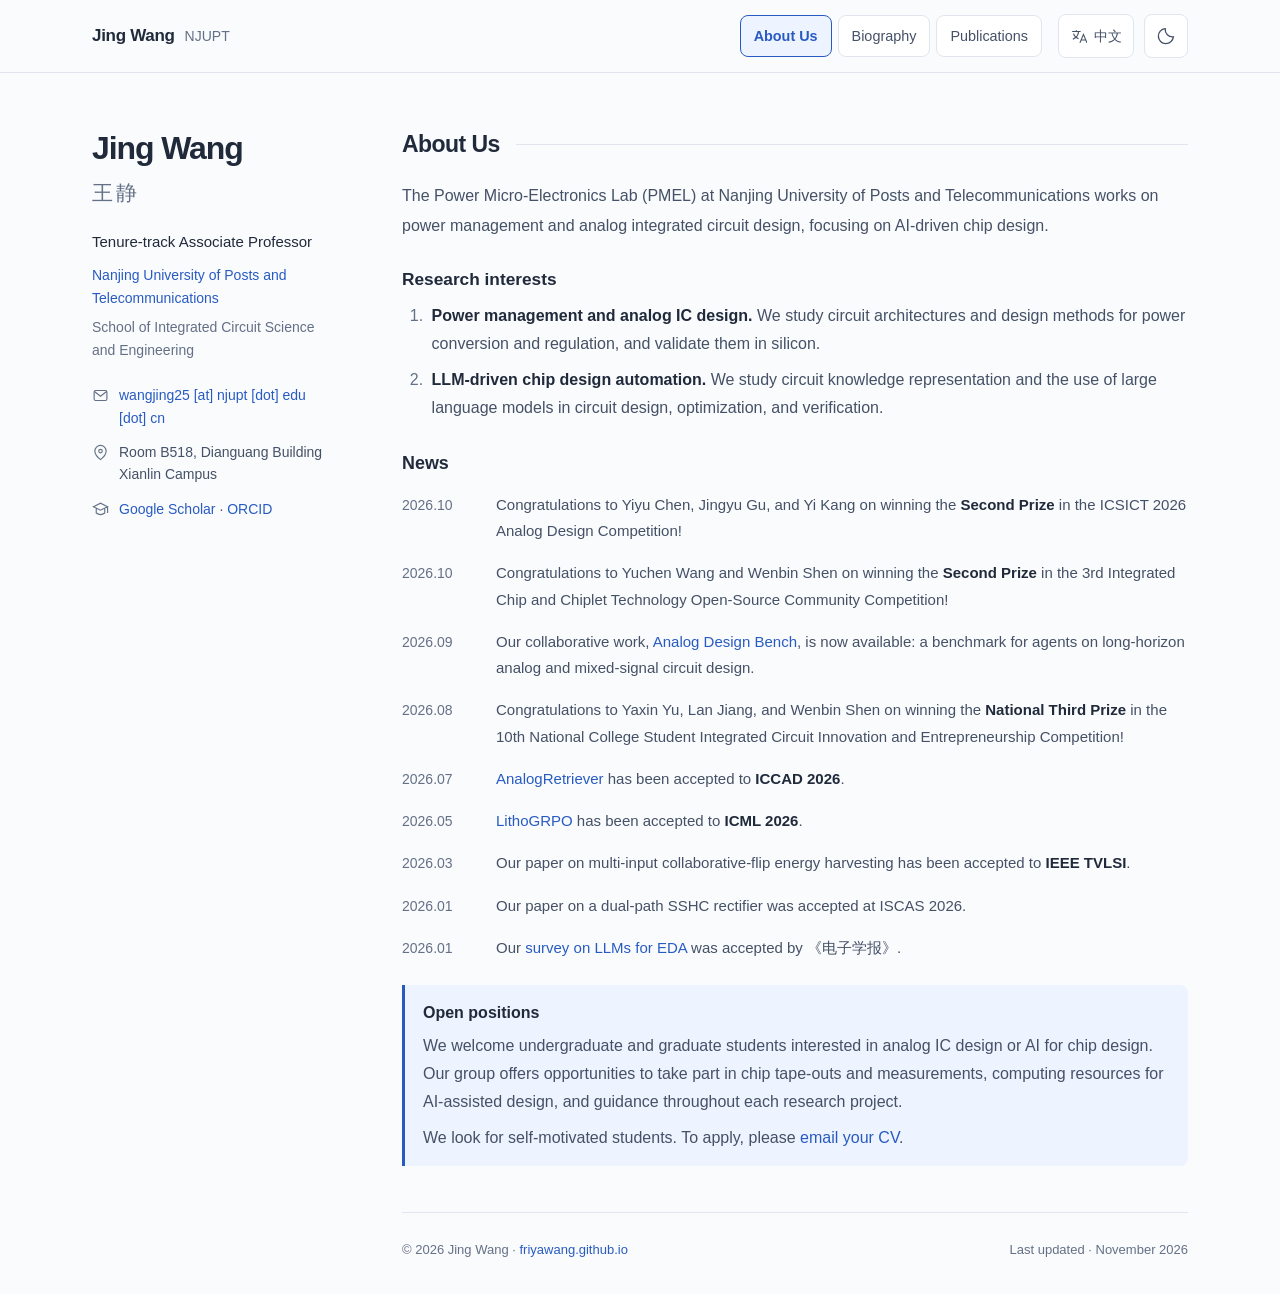
==== index.html @ cd8a5d38 "Remove celebration emoji from news and keep the portrait only on the biography page" ====
<!DOCTYPE html>
<html lang="en" data-theme="light" data-lang="en">
<head>
  <meta charset="utf-8">
  <meta name="viewport" content="width=device-width, initial-scale=1">
  <meta name="description" content="Research directions, group news, and student opportunities at NJUPT.">
  <meta name="color-scheme" content="light dark">
  <meta name="theme-color" content="#fafbfd">
  <meta property="og:type" content="profile">
  <meta property="og:title" content="Jing Wang · 王静 | NJUPT">
  <meta property="og:description" content="Research directions, group news, and student opportunities at NJUPT.">
  <meta property="og:url" content="https://friyawang.github.io/">
  <meta property="og:image" content="https://friyawang.github.io/images/wj-avatar.jpg">
  <meta name="twitter:card" content="summary">
  <link rel="canonical" href="https://friyawang.github.io/">
  <title>Jing Wang · 王静 | NJUPT</title>
  <script>
  (() => {
    const routes = {"representative-papers":"/publications/","representative-title":"/publications/","biography":"/biography/#biography","biography-title":"/biography/#biography-title","experience":"/biography/#experience","experience-title":"/biography/#experience-title","teaching":"/biography/#teaching","teaching-title":"/biography/#teaching-title","service":"/biography/#service","service-title":"/biography/#service-title","publications":"/publications/#publications","publications-title":"/publications/#publications-title","power-management":"/publications/#power-management","power-management-title":"/publications/#power-management-title","tvlsi-2026":"/publications/#tvlsi-2026","iscas-2026":"/publications/#iscas-2026","tpel-2025":"/publications/#tpel-2025","jssc-2025":"/publications/#jssc-2025","tcas-2024":"/publications/#tcas-2024","jssc-2024":"/publications/#jssc-2024","tpel-2023":"/publications/#tpel-2023","tcas-2022":"/publications/#tcas-2022","iscas-2022":"/publications/#iscas-2022","design-automation":"/publications/#design-automation","design-automation-title":"/publications/#design-automation-title","analogretriever":"/publications/#analogretriever","icsict-2026":"/publications/#icsict-2026","analog-design-bench":"/publications/#analog-design-bench","safertl":"/publications/#safertl","lithogrpo":"/publications/#lithogrpo","eda-survey":"/publications/#eda-survey"};
    function followOldAnchor() {
      const id = location.hash.slice(1);
      if (!Object.prototype.hasOwnProperty.call(routes, id)) return;
      const destination = new URL(routes[id], location.href);
      destination.search = location.search;
      location.replace(destination.href);
    }
    followOldAnchor();
    window.addEventListener('hashchange', followOldAnchor);
  })();
  </script>
  <script>
  (() => {
    let theme = 'system', lang = 'en';
    try { theme = localStorage.getItem('jw-theme') || theme; lang = localStorage.getItem('jw-language') || lang; } catch (_) {}
    if (!['light','dark','system'].includes(theme)) theme = 'system';
    if (!['en','zh'].includes(lang)) lang = 'en';
    const root = document.documentElement;
    root.dataset.themePreference = theme;
    root.dataset.theme = theme === 'system' ? (window.matchMedia('(prefers-color-scheme: dark)').matches ? 'dark' : 'light') : theme;
    root.dataset.lang = lang;
    root.lang = lang === 'zh' ? 'zh-CN' : 'en';
  })();
  </script>
  <style>
    :root { color-scheme:light; --bg:#fafbfd; --surface:#fff; --ink:#202a3b; --text:#455166; --muted:#647086; --line:#e1e6ee; --accent:#285bc2; --accent-soft:#edf3ff; --hover:#f0f3f8; --shadow:0 10px 34px rgba(23,43,77,.06); --tag:#f0f3f7; }
    :root[data-theme="dark"] { color-scheme:dark; --bg:#121720; --surface:#19212d; --ink:#eaf0f8; --text:#bac5d6; --muted:#93a1b7; --line:#2d3746; --accent:#91b8ff; --accent-soft:#202f48; --hover:#202a38; --shadow:0 10px 34px rgba(0,0,0,.12); --tag:#222d3c; }
    *,*::before,*::after { box-sizing:border-box; }
    html { scroll-behavior:smooth; scroll-padding-top:100px; }
    body { margin:0; font-family:-apple-system,BlinkMacSystemFont,"Segoe UI",Inter,"Noto Sans",Arial,"PingFang SC","Microsoft YaHei",sans-serif; font-size:16px; line-height:1.75; background:var(--bg); color:var(--text); -webkit-font-smoothing:antialiased; }
    button { font:inherit; }
    a { color:var(--accent); text-decoration:none; text-underline-offset:4px; }
    a:hover { text-decoration:underline; }
    button,a { -webkit-tap-highlight-color:transparent; }
    :focus-visible { outline:3px solid var(--accent); outline-offset:4px; border-radius:4px; }
    p { margin:0 0 16px; }
    strong { color:var(--ink); font-weight:600; }
    h1,h2,h3,h4,h5 { color:var(--ink); font-weight:650; }
    [data-lang="en"] .lang-zh,[data-lang="zh"] .lang-en { display:none !important; }
    .skip-link { position:fixed; left:20px; top:-80px; z-index:20; background:var(--surface); padding:10px 16px; border:1px solid var(--line); }
    .skip-link:focus { top:12px; }
    .topbar { position:sticky; top:0; z-index:10; background:var(--bg); border-bottom:1px solid var(--line); }
    .topbar-inner { max-width:1160px; margin:auto; min-height:72px; padding:12px 32px; display:flex; align-items:center; gap:16px; }
    .wordmark { color:var(--ink); font-weight:650; font-size:17px; letter-spacing:-.3px; white-space:nowrap; }
    .wordmark span { margin-left:10px; color:var(--muted); font-size:14px; font-weight:400; letter-spacing:0; }
    .page-nav { display:flex; align-items:center; gap:6px; margin-inline-start:auto; }
    .page-nav a { display:flex; justify-content:center; align-items:center; min-height:42px; padding:5px 13px; border:1px solid var(--line); border-radius:8px; background:var(--surface); color:var(--text); font-size:.9rem; font-weight:500; line-height:1.25; text-align:center; }
    .page-nav a:hover { color:var(--accent); border-color:var(--accent); text-decoration:none; }
    .page-nav a[aria-current="page"] { color:var(--accent); border-color:var(--accent); background:var(--accent-soft); font-weight:650; }
    .toolbar { display:flex; align-items:center; gap:10px; }
    .control { display:flex; align-items:center; gap:7px; min-height:44px; padding:5px 11px; color:var(--text); background:var(--surface); border:1px solid var(--line); border-radius:8px; cursor:pointer; font-size:14px; }
    .control:hover { background:var(--hover); }
    .control svg { width:17px; height:17px; stroke:currentColor; fill:none; stroke-width:1.6; flex:none; }
    .theme-toggle { width:44px; height:44px; padding:0; justify-content:center; }
    .theme-toggle svg { width:20px; height:20px; }
    .theme-icon-sun { display:none; }
    [data-theme="dark"] .theme-icon-sun { display:block; }
    [data-theme="dark"] .theme-icon-moon { display:none; }
    .layout { max-width:1160px; margin:0 auto; padding:56px 32px 0; display:grid; grid-template-columns:238px minmax(0,1fr); gap:72px; align-items:start; }
    .profile { position:sticky; top:112px; }
    .portrait { display:block; width:156px; height:auto; max-width:100%; border-radius:12px; border:1px solid var(--line); margin:0 0 24px; box-shadow:var(--shadow); }
    .profile h1 { font-size:32px; line-height:1.2; letter-spacing:-1.1px; margin:0 0 8px; }
    .native-name { font-size:21px; font-weight:400; letter-spacing:.12em; color:var(--muted); margin:0 0 18px; }
    .position { font-size:15px; line-height:1.65; color:var(--ink); margin:0 0 9px; }
    .affiliation { font-size:14px; line-height:1.65; margin-bottom:22px; }
    .affiliation .school { display:block; color:var(--muted); margin-top:6px; }
    .contact-list { display:grid; gap:12px; font-style:normal; font-size:14px; line-height:1.6; }
    .contact-line { display:flex; gap:10px; align-items:flex-start; }
    .contact-line svg { width:17px; height:17px; margin-top:3px; flex:none; fill:none; stroke:var(--muted); stroke-width:1.6; }
    .contact-line a { overflow-wrap:anywhere; }
    main { min-width:0; }
    section { margin:0 0 46px; }
    .section-title { font-size:23px; line-height:1.35; letter-spacing:-.55px; margin:0 0 21px; display:flex; align-items:center; gap:16px; }
    .section-title::after { content:""; height:1px; flex:1; background:var(--line); }
    .intro { font-size:16px; line-height:1.85; }
    .research-heading { margin:24px 0 8px; font-size:1.08rem; }
    .research-list { margin:0; padding-inline-start:1.6em; font-size:1rem; }
    .research-list li { padding-inline-start:.25em; margin-bottom:8px; }
    .research-list li::marker { color:var(--muted); }
    .opportunities { border-left:3px solid var(--accent); padding:14px 18px; background:var(--accent-soft); border-radius:0 8px 8px 0; margin-top:24px; }
    .opportunities h3 { font-size:16px; margin:0 0 5px; }
    .opportunities p { font-size:1rem; line-height:1.75; margin:0; }
    .opportunities p + p { margin-top:8px; }
    .news-list { list-style:none; margin:0; padding:0; }
    .news-list li { display:grid; grid-template-columns:78px minmax(0,1fr); gap:16px; margin:0 0 16px; font-size:15px; line-height:1.75; }
    .news-list time { color:var(--muted); font-size:14px; font-variant-numeric:tabular-nums; padding-top:1px; }
    .experience { display:grid; gap:22px; }
    .experience-item { display:grid; grid-template-columns:42px minmax(0,1fr); gap:16px; align-items:start; }
    .institution-logo { width:42px; height:42px; object-fit:contain; background:#fff; padding:4px; border-radius:8px; }
    .experience-item h4 { font-size:16px; line-height:1.6; margin:0 0 2px; }
    .experience-item p { font-size:14px; line-height:1.65; margin:0; }
    .experience-date { font-size:13px; color:var(--muted); font-variant-numeric:tabular-nums; }
    .plain-list { margin:0; padding-left:19px; }
    .plain-list li { padding-left:3px; margin-bottom:10px; font-size:15px; line-height:1.75; }
    .subheading { font-size:16px; margin:22px 0 12px; }
    .section-block { margin-top:26px; }
    .section-block > h3 { margin:0 0 12px; font-size:1.12rem; }
    .service-list { display:grid; grid-template-columns:104px 1fr; gap:9px 16px; font-size:15px; margin:0; }
    .service-list dt { font-weight:500; color:var(--ink); }
    .service-list dd { margin:0; }
    .publication-note { color:var(--muted); font-size:14px; margin:-6px 0 10px; }
    .publication-topics { display:flex; flex-wrap:wrap; gap:8px 20px; margin:14px 0 28px; font-size:14px; }
    .publication-group + .publication-group { margin-top:36px; }
    .publication-group-title { font-size:19px; line-height:1.5; margin:0 0 4px; padding-left:13px; border-left:3px solid var(--accent); }
    .publication { border-bottom:1px solid var(--line); padding:24px 0; }
    .publication:last-child { border-bottom:0; }
    .pub-title { font-size:17px; line-height:1.6; margin:0 0 7px; font-weight:600; letter-spacing:-.15px; overflow-wrap:anywhere; }
    .pub-title a { color:inherit; }
    .pub-venue { color:var(--accent); font-size:.88em; font-weight:500; white-space:nowrap; margin-inline-end:.16em; }
    .pub-title a:hover,.pub-title a:focus-visible { color:var(--accent); }
    .pub-authors { font-size:14px; line-height:1.8; margin:0 0 4px; }
    .publication[lang="zh-CN"] .pub-authors { word-break:keep-all; }
    .author-role {
      display:inline-block; vertical-align:baseline; white-space:nowrap;
      margin-inline-start:.25em; padding:.05em .55em; border-radius:5px;
      color:var(--accent); background:var(--accent-soft); font-size:12px; line-height:1.5; font-weight:600;
    }
    .pub-citation { font-size:13px; color:var(--muted); line-height:1.7; margin:0 0 10px; }
    sup { font-size:.75em; }
    .pub-links { display:flex; flex-wrap:wrap; align-items:center; gap:4px 16px; margin:0; }
    .resource-link { display:inline-block; font-size:14px; font-weight:500; text-decoration:underline; }
    .pdf-link { border:1px solid var(--line); border-radius:4px; padding:1px 7px; text-decoration:none; }
    .pdf-link:hover,.pdf-link:focus-visible { border-color:var(--accent); background:var(--accent-soft); text-decoration:none; }
    .site-footer { margin-top:10px; padding:26px 0 32px; border-top:1px solid var(--line); display:flex; flex-wrap:wrap; justify-content:space-between; gap:12px; color:var(--muted); font-size:13px; }
    .site-footer p { margin:0; }
    .sr-only { position:absolute; width:1px; height:1px; padding:0; margin:-1px; overflow:hidden; clip:rect(0,0,0,0); white-space:nowrap; border:0; }
    @media (min-width:881px) and (max-height:780px) { .profile { position:static; } }
    @media (max-width:1050px) { .layout { gap:46px; grid-template-columns:220px minmax(0,1fr); } }
    @media (max-width:880px) {
      .layout { grid-template-columns:minmax(0,1fr); gap:40px; max-width:760px; padding-top:34px; }
      .profile { position:static; display:grid; grid-template-columns:140px minmax(0,1fr); column-gap:28px; }
      .portrait { grid-column:1; grid-row:1/5; width:140px; margin:0; }
      .profile-heading,.affiliation,.contact-list { grid-column:2; }
      .profile h1 { font-size:30px; }
      .native-name { margin-bottom:12px; font-size:18px; }
      .position { margin-bottom:7px; }
      .affiliation { margin-bottom:16px; }
      .contact-list { gap:9px; }
    }
    @media (max-width:720px) {
      html { scroll-padding-top:126px; }
      .topbar-inner { display:grid; grid-template-columns:minmax(0,1fr) auto; gap:6px 12px; padding:8px 20px 10px; }
      .toolbar { grid-row:1; grid-column:2; }
      .page-nav { grid-column:1/-1; grid-row:2; display:grid; grid-template-columns:repeat(3,minmax(0,1fr)); margin:0; }
      .page-nav a { min-height:40px; padding-inline:4px; font-size:.875rem; }
    }
    @media (max-width:560px) {
      .wordmark { font-size:15px; }
      .wordmark span { display:none; }
      .toolbar { gap:7px; }
      .control { font-size:14px; padding-left:9px; padding-right:9px; }
      .theme-control { padding-right:25px; }
      .theme-control select { max-width:94px; font-size:14px; }
      .layout { padding:28px 20px 0; gap:34px; }
      .profile { grid-template-columns:100px minmax(0,1fr); gap:0 20px; }
      .portrait { width:100px; grid-row:1/3; border-radius:9px; }
      .profile h1 { font-size:28px; }
      .native-name { font-size:17px; margin-bottom:12px; }
      .position { font-size:14px; }
      .affiliation { grid-column:1/-1; margin-top:18px; margin-bottom:14px; }
      .contact-list { grid-column:1/-1; font-size:14px; }
      .section-title { font-size:21px; }
      section { margin-bottom:36px; }
      .news-list li { grid-template-columns:66px minmax(0,1fr); gap:12px; }
      .news-list time { font-size:14px; }
      .pub-title { font-size:16px; }
      .publication { padding:22px 0; }
      .service-list { grid-template-columns:88px 1fr; gap:9px 12px; }
    }
    @media screen and (max-width:880px) {
      body:is([data-page="biography"],[data-page="publications"]) .profile { display:flex; align-items:center; gap:14px; }
      body:is([data-page="biography"],[data-page="publications"]) .portrait { width:60px; margin:0; }
      body:is([data-page="biography"],[data-page="publications"]) .profile-heading { display:grid; grid-template-columns:auto auto; align-items:baseline; column-gap:8px; }
      body:is([data-page="biography"],[data-page="publications"]) .profile h1 { font-size:1.375rem; margin:0; }
      body:is([data-page="biography"],[data-page="publications"]) .native-name { font-size:1rem; margin:0; }
      body:is([data-page="biography"],[data-page="publications"]) .position { grid-column:1/-1; margin:0; }
      body:is([data-page="biography"],[data-page="publications"]) :is(.affiliation,.contact-list) { display:none; }
    }
    @media (max-width:880px) {
      body[data-page="about"] .profile { display:block; }
    }
    @media (prefers-reduced-motion:reduce) { html { scroll-behavior:auto; } }
    @media print {
      :root,:root[data-theme="dark"] { --bg:#fff; --surface:#fff; --ink:#111; --text:#222; --muted:#555; --line:#ccc; --accent:#164493; --accent-soft:#fff; --tag:#fff; }
      .topbar,.skip-link { display:none; }
      .layout { display:block; padding:0; }
      .profile { position:static; margin-bottom:24px; }
      .portrait { width:90px; float:right; }
      .publication { break-inside:avoid; }
      .site-footer { padding:10px 0; }
    }
  </style>
  <script type="application/ld+json">{"@context": "https://schema.org", "@type": "Person", "name": "Jing Wang", "alternateName": "王静", "url": "https://friyawang.github.io/", "image": "https://friyawang.github.io/images/wj-avatar.jpg", "email": "wangjing25@njupt.edu.cn", "jobTitle": "Tenure-track Associate Professor", "affiliation": {"@type": "Organization", "name": "Nanjing University of Posts and Telecommunications"}, "sameAs": ["https://scholar.google.com/citations?user=YH18iEsAAAAJ", "https://orcid.org/0000-0003-3136-4299", "https://ic.njupt.edu.cn/wj1/main.htm"]}</script>
</head>
<body data-page="about">
  <a class="skip-link" href="#main"><span class="lang-en" lang="en">Skip to content</span><span class="lang-zh" lang="zh-CN">跳转至正文</span></a>
  <header class="topbar"><div class="topbar-inner">
    <a class="wordmark" href="/">Jing Wang<span>NJUPT</span></a>
    <nav class="page-nav" aria-label="Main navigation"><a href="/" aria-current="page"><span class="lang-en" lang="en">About Us</span><span class="lang-zh" lang="zh-CN">关于我们</span></a><a href="/biography/"><span class="lang-en" lang="en">Biography</span><span class="lang-zh" lang="zh-CN">个人简介</span></a><a href="/publications/"><span class="lang-en" lang="en">Publications</span><span class="lang-zh" lang="zh-CN">论文</span></a></nav>
    <div class="toolbar">
      <button class="control" id="language-toggle" type="button" aria-label="Switch to Chinese"><svg viewBox="0 0 24 24" aria-hidden="true"><path d="M3 5h12M9 3v2m3 0c0 6-4 9-8 11m1-8c1 4 4 6 7 7m2 6 5-12 5 12m-8-4h6"/></svg><span id="language-label">中文</span></button>
      <button class="control theme-toggle" id="theme-toggle" type="button" aria-label="Switch to dark mode" title="Switch to dark mode"><svg class="theme-icon-sun" viewBox="0 0 24 24" aria-hidden="true"><circle cx="12" cy="12" r="4"/><path d="M12 2v2m0 16v2M2 12h2m16 0h2M5 5l1.5 1.5m11 11L19 19M5 19l1.5-1.5m11-11L19 5"/></svg><svg class="theme-icon-moon" viewBox="0 0 24 24" aria-hidden="true"><path d="M20.8 13A9 9 0 0 1 11 3.2 9 9 0 1 0 20.8 13Z"/></svg></button>
    </div>
  </div></header>
  <div class="layout">
    <aside class="profile" aria-label="Profile">
      <div class="profile-heading"><h1>Jing Wang</h1><p class="native-name" lang="zh-CN">王静</p><p class="position"><span class="lang-en" lang="en">Tenure-track Associate Professor</span><span class="lang-zh" lang="zh-CN">预聘副教授</span></p></div>
      <p class="affiliation"><a href="https://www.njupt.edu.cn/" target="_blank" rel="noopener noreferrer"><span class="lang-en" lang="en">Nanjing University of Posts and Telecommunications</span><span class="lang-zh" lang="zh-CN">南京邮电大学</span></a><span class="school"><span class="lang-en" lang="en">School of Integrated Circuit Science and Engineering</span><span class="lang-zh" lang="zh-CN">集成电路科学与工程学院</span></span></p>
      <address class="contact-list">
        <div class="contact-line"><svg viewBox="0 0 24 24" aria-hidden="true"><rect x="3" y="5" width="18" height="14" rx="2"/><path d="m3 6 9 7 9-7"/></svg><a href="mailto:wangjing25@njupt.edu.cn">wangjing25 [at] njupt [dot] edu [dot] cn</a></div>
        <div class="contact-line"><svg viewBox="0 0 24 24" aria-hidden="true"><path d="M20 10c0 6-8 12-8 12S4 16 4 10a8 8 0 1 1 16 0Z"/><circle cx="12" cy="10" r="2.5"/></svg><span><span class="lang-en" lang="en">Room B518, Dianguang Building<br>Xianlin Campus</span><span class="lang-zh" lang="zh-CN">仙林校区<br>电光学科楼 B518</span></span></div>
        <div class="contact-line"><svg viewBox="0 0 24 24" aria-hidden="true"><path d="m2 8 10-5 10 5-10 5Zm4 3v6c4 3 8 3 12 0v-6m4-3v9"/></svg><span><a href="https://scholar.google.com/citations?hl=en&amp;user=YH18iEsAAAAJ" target="_blank" rel="noopener noreferrer">Google Scholar</a> <span aria-hidden="true">·</span> <a href="https://orcid.org/0000-0003-3136-4299" title="ORCID iD: 0000-0003-3136-4299" target="_blank" rel="me noopener noreferrer">ORCID</a></span></div>
      </address>
    </aside>
    <main id="main">
      <section id="about" aria-labelledby="about-title">
        <h2 class="section-title" id="about-title"><span class="lang-en" lang="en">About Us</span><span class="lang-zh" lang="zh-CN">关于我们</span></h2>
        <p class="intro"><span class="lang-en" lang="en">The Power Micro-Electronics Lab (PMEL) at Nanjing University of Posts and Telecommunications works on power management and analog integrated circuit design, focusing on AI-driven chip design.</span><span class="lang-zh" lang="zh-CN">南京邮电大学功率微电子实验室（PMEL），致力于电源管理及模拟集成电路设计的前沿研究，聚焦于AI驱动的智能化芯片设计技术。</span></p>
        <h3 class="research-heading" id="research"><span class="lang-en" lang="en">Research interests</span><span class="lang-zh" lang="zh-CN">研究方向</span></h3>
        <ol class="research-list" aria-labelledby="research">
          <li><span class="lang-en" lang="en"><strong>Power management and analog IC design.</strong> We study circuit architectures and design methods for power conversion and regulation, and validate them in silicon.</span><span class="lang-zh" lang="zh-CN"><strong>电源管理与模拟芯片设计。</strong>研究电源转换与稳压电路的架构和设计方法，通过流片与测试验证芯片性能。</span></li>
          <li><span class="lang-en" lang="en"><strong>LLM-driven chip design automation.</strong> We study circuit knowledge representation and the use of large language models in circuit design, optimization, and verification.</span><span class="lang-zh" lang="zh-CN"><strong>大模型驱动的芯片设计自动化。</strong>研究电路知识表示，以及大语言模型在电路设计、优化和验证中的应用。</span></li>
        </ol>
        <div class="section-block" id="news"><h3 id="news-title"><span class="lang-en" lang="en">News</span><span class="lang-zh" lang="zh-CN">近期动态</span></h3><ul class="news-list"><li><time datetime="2026-10">2026.10</time><div><span class="lang-en" lang="en">Congratulations to Yiyu Chen, Jingyu Gu, and Yi Kang on winning the <strong>Second Prize</strong> in the ICSICT 2026 Analog Design Competition!</span><span class="lang-zh" lang="zh-CN">祝贺 Yiyu Chen、Jingyu Gu、Yi Kang 三位同学获得 <strong>ICSICT 2026 模拟电路设计竞赛二等奖</strong>！</span></div></li><li><time datetime="2026-10">2026.10</time><div><span class="lang-en" lang="en">Congratulations to Yuchen Wang and Wenbin Shen on winning the <strong>Second Prize</strong> in the 3rd Integrated Chip and Chiplet Technology Open-Source Community Competition!</span><span class="lang-zh" lang="zh-CN">祝贺王语辰、申文彬获得<strong>第三届集成芯片和芯粒技术开源社区大赛二等奖</strong>！</span></div></li><li><time datetime="2026-09">2026.09</time><div><span class="lang-en" lang="en">Our collaborative work, <a href="https://analog-design-bench.tokenzhang.com/" target="_blank" rel="noopener noreferrer">Analog Design Bench</a>, is now available: a benchmark for agents on long-horizon analog and mixed-signal circuit design.</span><span class="lang-zh" lang="zh-CN">参与的 <a href="https://analog-design-bench.tokenzhang.com/" target="_blank" rel="noopener noreferrer">Analog Design Bench</a> 已公开发布，评测智能体的长时程模拟与混合信号电路设计能力。</span></div></li><li><time datetime="2026-08">2026.08</time><div><span class="lang-en" lang="en">Congratulations to Yaxin Yu, Lan Jiang, and Wenbin Shen on winning the <strong>National Third Prize</strong> in the 10th National College Student Integrated Circuit Innovation and Entrepreneurship Competition!</span><span class="lang-zh" lang="zh-CN">祝贺俞雅馨、姜岚、申文彬获得<strong>第十届全国大学生集成电路创新创业大赛全国总决赛三等奖</strong>！</span></div></li><li><time datetime="2026-07">2026.07</time><div><span class="lang-en" lang="en"><a href="/publications/#analogretriever">AnalogRetriever</a> has been accepted to <strong>ICCAD 2026</strong>.</span><span class="lang-zh" lang="zh-CN"><a href="/publications/#analogretriever">AnalogRetriever</a> 被 <strong>ICCAD 2026</strong> 录用。</span></div></li><li><time datetime="2026-05">2026.05</time><div><span class="lang-en" lang="en"><a href="/publications/#lithogrpo">LithoGRPO</a> has been accepted to <strong>ICML 2026</strong>.</span><span class="lang-zh" lang="zh-CN"><a href="/publications/#lithogrpo">LithoGRPO</a> 被 <strong>ICML 2026</strong> 录用。</span></div></li><li><time datetime="2026-03">2026.03</time><div><span class="lang-en" lang="en">Our paper on multi-input collaborative-flip energy harvesting has been accepted to <strong>IEEE TVLSI</strong>.</span><span class="lang-zh" lang="zh-CN">多输入协同翻转能量采集设计方法论文被 <strong>IEEE TVLSI</strong> 录用。</span></div></li><li id="news-iscas-2026"><time datetime="2026-01">2026.01</time><div><span class="lang-en" lang="en">Our paper on a dual-path SSHC rectifier was accepted at ISCAS 2026.</span><span class="lang-zh" lang="zh-CN">我们的双路径 SSHC 整流器论文获 ISCAS 2026 录用。</span></div></li><li><time datetime="2026-01">2026.01</time><div><span class="lang-en" lang="en">Our <a href="/publications/#eda-survey">survey on LLMs for EDA</a> was accepted by <span lang="zh-CN">《电子学报》</span>.</span><span class="lang-zh" lang="zh-CN">《电子学报》录用了我们的综述论文《<a href="/publications/#eda-survey">大语言模型在电子设计自动化中的应用综述</a>》。</span></div></li></ul></div>
        <div class="opportunities" id="open-positions"><h3><span class="lang-en" lang="en">Open positions</span><span class="lang-zh" lang="zh-CN">招生信息</span></h3><p><span class="lang-en" lang="en">We welcome undergraduate and graduate students interested in analog IC design or AI for chip design. Our group offers opportunities to take part in chip tape-outs and measurements, computing resources for AI-assisted design, and guidance throughout each research project.</span><span class="lang-zh" lang="zh-CN">欢迎对模拟集成电路设计或 AI 辅助芯片设计感兴趣的本科生和研究生加入课题组。组内提供芯片流片与测试的实践机会、开展智能设计研究所需的计算资源，以及从选题到实验的科研指导。</span></p><p><span class="lang-en" lang="en">We look for self-motivated students. To apply, please <a href="mailto:wangjing25@njupt.edu.cn">email your CV</a>.</span><span class="lang-zh" lang="zh-CN">希望你有较强的自驱力。<a href="mailto:wangjing25@njupt.edu.cn">来信</a>请附个人简历。</span></p></div>
      </section>
      <footer class="site-footer"><p>© 2026 Jing Wang · <a href="https://friyawang.github.io/">friyawang.github.io</a></p><p><span class="lang-en" lang="en">Last updated · November 2026</span><span class="lang-zh" lang="zh-CN">最后更新 · 2026 年 11 月</span></p></footer>
    </main>
  </div>
  <script>
  (() => {
    const root = document.documentElement;
    const themeButton = document.getElementById('theme-toggle');
    const languageButton = document.getElementById('language-toggle');
    const languageLabel = document.getElementById('language-label');
    const colorMeta = document.querySelector('meta[name="theme-color"]');
    const systemTheme = window.matchMedia('(prefers-color-scheme: dark)');
    const persist = (key,value) => { try { localStorage.setItem(key,value); } catch (_) {} };
    function updateThemeButton() {
      const dark = root.dataset.theme === 'dark';
      const label = root.dataset.lang === 'zh'
        ? (dark ? '开灯：切换到日间模式' : '关灯：切换到夜间模式')
        : (dark ? 'Switch to light mode' : 'Switch to dark mode');
      themeButton.setAttribute('aria-label',label);
      themeButton.setAttribute('title',label);
    }
    function applyTheme(preference) {
      root.dataset.themePreference = preference;
      root.dataset.theme = preference === 'system' ? (systemTheme.matches ? 'dark' : 'light') : preference;
      colorMeta.content = root.dataset.theme === 'dark' ? '#121720' : '#fafbfd';
      updateThemeButton();
    }
    function applyLanguage(lang) {
      root.dataset.lang = lang;
      root.lang = lang === 'zh' ? 'zh-CN' : 'en';
      languageLabel.textContent = lang === 'zh' ? 'EN' : '中文';
      languageButton.setAttribute('aria-label', lang === 'zh' ? 'Switch to English' : '切换到中文');
      updateThemeButton();
    }
    themeButton.addEventListener('click', () => {
      const theme = root.dataset.theme === 'dark' ? 'light' : 'dark';
      applyTheme(theme);
      persist('jw-theme',theme);
    });
    languageButton.addEventListener('click', () => {
      const lang = root.dataset.lang === 'en' ? 'zh' : 'en';
      applyLanguage(lang);
      persist('jw-language',lang);
    });
    const onSystemThemeChange = () => { if (root.dataset.themePreference === 'system') applyTheme('system'); };
    if (systemTheme.addEventListener) systemTheme.addEventListener('change',onSystemThemeChange);
    else if (systemTheme.addListener) systemTheme.addListener(onSystemThemeChange);
    applyTheme(root.dataset.themePreference || 'system');
    applyLanguage(root.dataset.lang || 'en');
  })();
  </script>
</body>
</html>
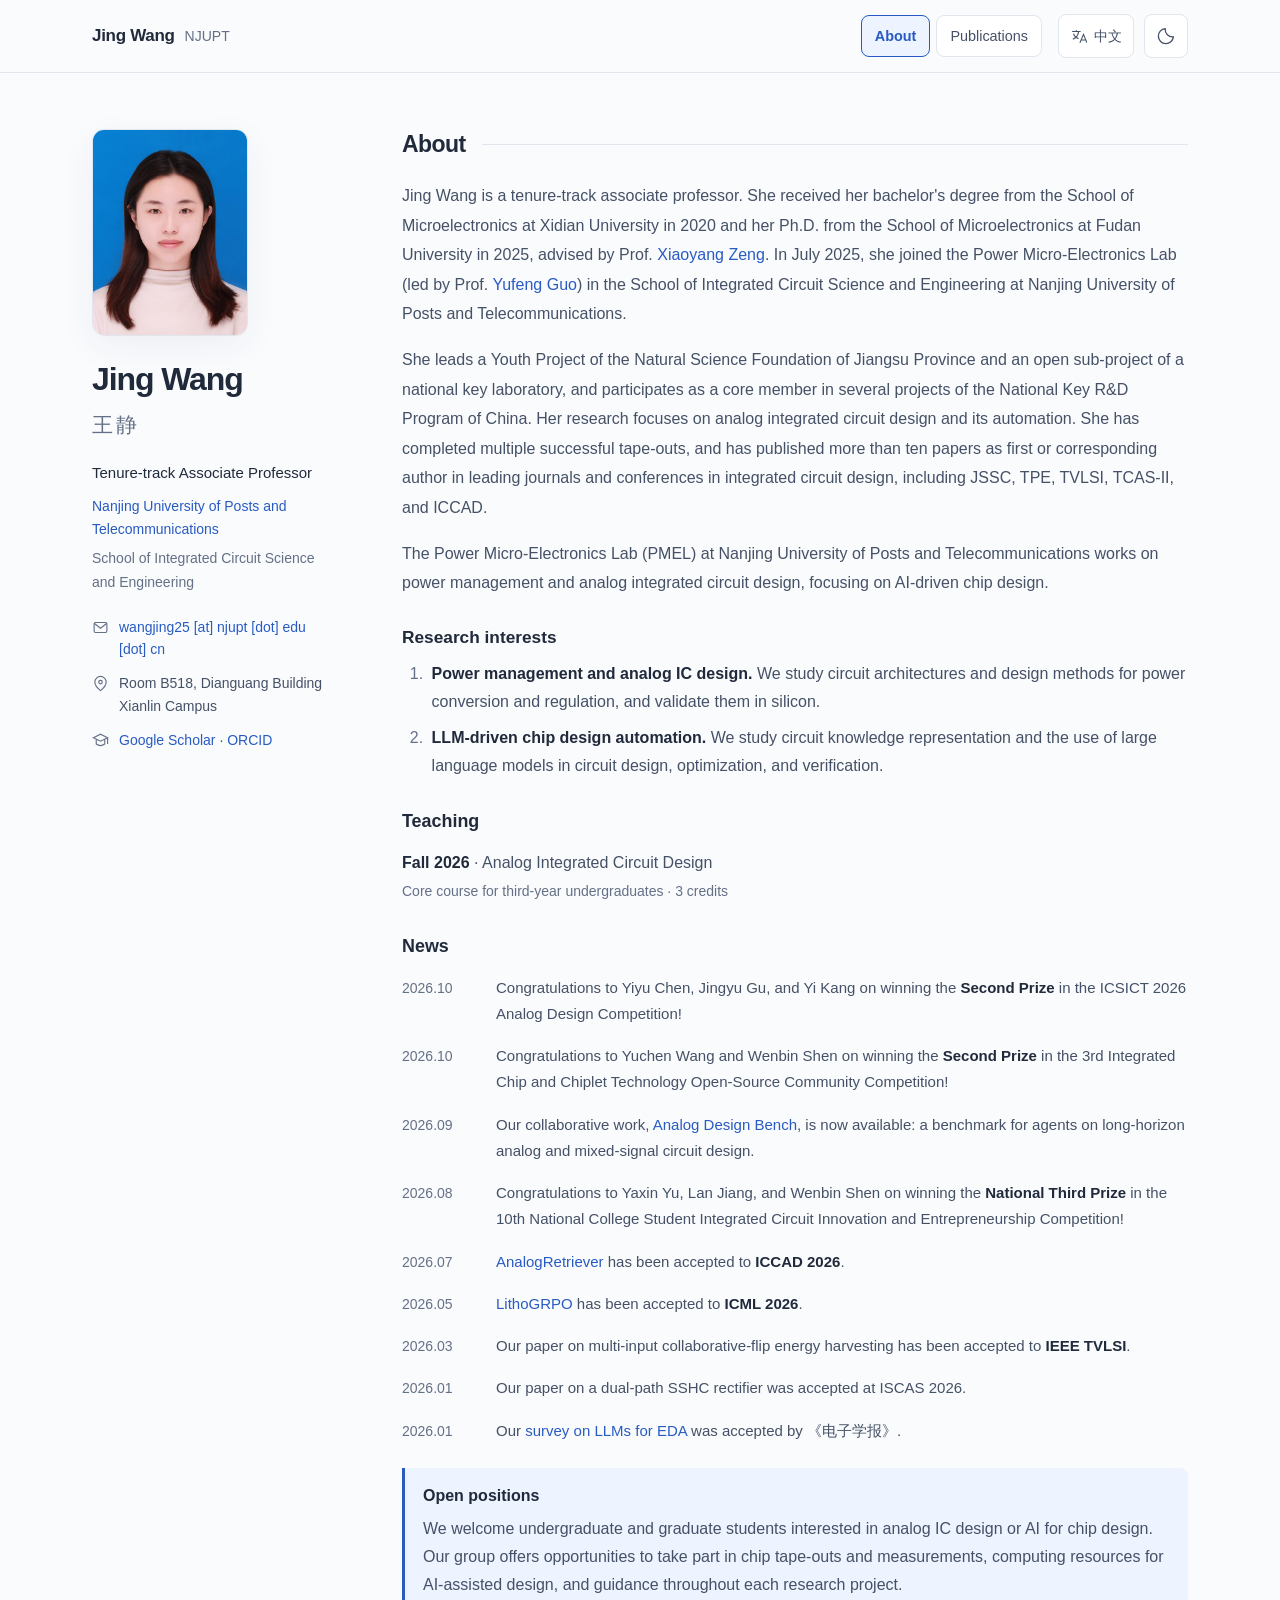
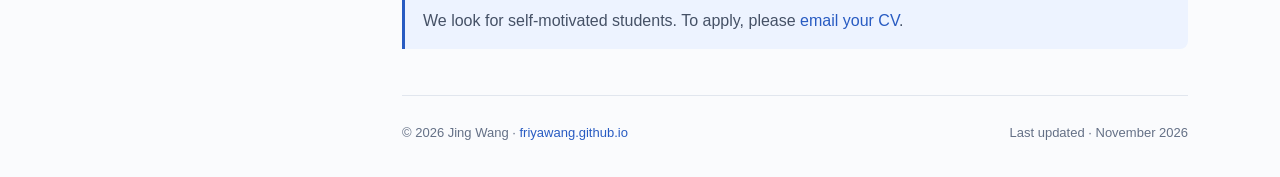
==== commit 0ea7ac90: "Merge biography into the about page and restore the teaching section" ====
--- a/index.html
+++ b/index.html
@@ -16,7 +16,7 @@
   <title>Jing Wang · 王静 | NJUPT</title>
   <script>
   (() => {
-    const routes = {"representative-papers":"/publications/","representative-title":"/publications/","biography":"/biography/#biography","biography-title":"/biography/#biography-title","experience":"/biography/#experience","experience-title":"/biography/#experience-title","teaching":"/biography/#teaching","teaching-title":"/biography/#teaching-title","service":"/biography/#service","service-title":"/biography/#service-title","publications":"/publications/#publications","publications-title":"/publications/#publications-title","power-management":"/publications/#power-management","power-management-title":"/publications/#power-management-title","tvlsi-2026":"/publications/#tvlsi-2026","iscas-2026":"/publications/#iscas-2026","tpel-2025":"/publications/#tpel-2025","jssc-2025":"/publications/#jssc-2025","tcas-2024":"/publications/#tcas-2024","jssc-2024":"/publications/#jssc-2024","tpel-2023":"/publications/#tpel-2023","tcas-2022":"/publications/#tcas-2022","iscas-2022":"/publications/#iscas-2022","design-automation":"/publications/#design-automation","design-automation-title":"/publications/#design-automation-title","analogretriever":"/publications/#analogretriever","icsict-2026":"/publications/#icsict-2026","analog-design-bench":"/publications/#analog-design-bench","safertl":"/publications/#safertl","lithogrpo":"/publications/#lithogrpo","eda-survey":"/publications/#eda-survey"};
+    const routes = {"representative-papers":"/publications/","representative-title":"/publications/","experience":"/#biography","experience-title":"/#biography","service":"/#biography","service-title":"/#biography","publications":"/publications/#publications","publications-title":"/publications/#publications-title","power-management":"/publications/#power-management","power-management-title":"/publications/#power-management-title","tvlsi-2026":"/publications/#tvlsi-2026","iscas-2026":"/publications/#iscas-2026","tpel-2025":"/publications/#tpel-2025","jssc-2025":"/publications/#jssc-2025","tcas-2024":"/publications/#tcas-2024","jssc-2024":"/publications/#jssc-2024","tpel-2023":"/publications/#tpel-2023","tcas-2022":"/publications/#tcas-2022","iscas-2022":"/publications/#iscas-2022","design-automation":"/publications/#design-automation","design-automation-title":"/publications/#design-automation-title","analogretriever":"/publications/#analogretriever","icsict-2026":"/publications/#icsict-2026","analog-design-bench":"/publications/#analog-design-bench","safertl":"/publications/#safertl","lithogrpo":"/publications/#lithogrpo","eda-survey":"/publications/#eda-survey"};
     function followOldAnchor() {
       const id = location.hash.slice(1);
       if (!Object.prototype.hasOwnProperty.call(routes, id)) return;
@@ -160,7 +160,7 @@
       html { scroll-padding-top:126px; }
       .topbar-inner { display:grid; grid-template-columns:minmax(0,1fr) auto; gap:6px 12px; padding:8px 20px 10px; }
       .toolbar { grid-row:1; grid-column:2; }
-      .page-nav { grid-column:1/-1; grid-row:2; display:grid; grid-template-columns:repeat(3,minmax(0,1fr)); margin:0; }
+      .page-nav { grid-column:1/-1; grid-row:2; display:grid; grid-template-columns:repeat(2,minmax(0,1fr)); margin:0; }
       .page-nav a { min-height:40px; padding-inline:4px; font-size:.875rem; }
     }
     @media (max-width:560px) {
@@ -195,9 +195,6 @@
       body:is([data-page="biography"],[data-page="publications"]) .position { grid-column:1/-1; margin:0; }
       body:is([data-page="biography"],[data-page="publications"]) :is(.affiliation,.contact-list) { display:none; }
     }
-    @media (max-width:880px) {
-      body[data-page="about"] .profile { display:block; }
-    }
     @media (prefers-reduced-motion:reduce) { html { scroll-behavior:auto; } }
     @media print {
       :root,:root[data-theme="dark"] { --bg:#fff; --surface:#fff; --ink:#111; --text:#222; --muted:#555; --line:#ccc; --accent:#164493; --accent-soft:#fff; --tag:#fff; }
@@ -215,7 +212,7 @@
   <a class="skip-link" href="#main"><span class="lang-en" lang="en">Skip to content</span><span class="lang-zh" lang="zh-CN">跳转至正文</span></a>
   <header class="topbar"><div class="topbar-inner">
     <a class="wordmark" href="/">Jing Wang<span>NJUPT</span></a>
-    <nav class="page-nav" aria-label="Main navigation"><a href="/" aria-current="page"><span class="lang-en" lang="en">About Us</span><span class="lang-zh" lang="zh-CN">关于我们</span></a><a href="/biography/"><span class="lang-en" lang="en">Biography</span><span class="lang-zh" lang="zh-CN">个人简介</span></a><a href="/publications/"><span class="lang-en" lang="en">Publications</span><span class="lang-zh" lang="zh-CN">论文</span></a></nav>
+    <nav class="page-nav" aria-label="Main navigation"><a href="/" aria-current="page"><span class="lang-en" lang="en">About</span><span class="lang-zh" lang="zh-CN">关于我</span></a><a href="/publications/"><span class="lang-en" lang="en">Publications</span><span class="lang-zh" lang="zh-CN">论文</span></a></nav>
     <div class="toolbar">
       <button class="control" id="language-toggle" type="button" aria-label="Switch to Chinese"><svg viewBox="0 0 24 24" aria-hidden="true"><path d="M3 5h12M9 3v2m3 0c0 6-4 9-8 11m1-8c1 4 4 6 7 7m2 6 5-12 5 12m-8-4h6"/></svg><span id="language-label">中文</span></button>
       <button class="control theme-toggle" id="theme-toggle" type="button" aria-label="Switch to dark mode" title="Switch to dark mode"><svg class="theme-icon-sun" viewBox="0 0 24 24" aria-hidden="true"><circle cx="12" cy="12" r="4"/><path d="M12 2v2m0 16v2M2 12h2m16 0h2M5 5l1.5 1.5m11 11L19 19M5 19l1.5-1.5m11-11L19 5"/></svg><svg class="theme-icon-moon" viewBox="0 0 24 24" aria-hidden="true"><path d="M20.8 13A9 9 0 0 1 11 3.2 9 9 0 1 0 20.8 13Z"/></svg></button>
@@ -223,6 +220,7 @@
   </div></header>
   <div class="layout">
     <aside class="profile" aria-label="Profile">
+      <img class="portrait" src="https://friyawang.github.io/images/wj-avatar.jpg" alt="Jing Wang" width="156" fetchpriority="high">
       <div class="profile-heading"><h1>Jing Wang</h1><p class="native-name" lang="zh-CN">王静</p><p class="position"><span class="lang-en" lang="en">Tenure-track Associate Professor</span><span class="lang-zh" lang="zh-CN">预聘副教授</span></p></div>
       <p class="affiliation"><a href="https://www.njupt.edu.cn/" target="_blank" rel="noopener noreferrer"><span class="lang-en" lang="en">Nanjing University of Posts and Telecommunications</span><span class="lang-zh" lang="zh-CN">南京邮电大学</span></a><span class="school"><span class="lang-en" lang="en">School of Integrated Circuit Science and Engineering</span><span class="lang-zh" lang="zh-CN">集成电路科学与工程学院</span></span></p>
       <address class="contact-list">
@@ -232,14 +230,24 @@
       </address>
     </aside>
     <main id="main">
-      <section id="about" aria-labelledby="about-title">
-        <h2 class="section-title" id="about-title"><span class="lang-en" lang="en">About Us</span><span class="lang-zh" lang="zh-CN">关于我们</span></h2>
-        <p class="intro"><span class="lang-en" lang="en">The Power Micro-Electronics Lab (PMEL) at Nanjing University of Posts and Telecommunications works on power management and analog integrated circuit design, focusing on AI-driven chip design.</span><span class="lang-zh" lang="zh-CN">南京邮电大学功率微电子实验室（PMEL），致力于电源管理及模拟集成电路设计的前沿研究，聚焦于AI驱动的智能化芯片设计技术。</span></p>
+      <section id="about" aria-labelledby="biography-title">
+        <h2 class="section-title" id="biography-title"><span class="lang-en" lang="en">About</span><span class="lang-zh" lang="zh-CN">关于我</span></h2>
+        <div class="intro lang-en" lang="en" id="biography">
+          <p>Jing Wang is a tenure-track associate professor. She received her bachelor's degree from the School of Microelectronics at Xidian University in 2020 and her Ph.D. from the School of Microelectronics at Fudan University in 2025, advised by Prof. <a href="https://sme.fudan.edu.cn/60/76/c31158a352374/page.htm" target="_blank" rel="noopener noreferrer">Xiaoyang Zeng</a>. In July 2025, she joined the Power Micro-Electronics Lab (led by Prof. <a href="https://yjs.njupt.edu.cn/dsgl/nocontrol/college/dsfcxq.htm?dsJbxxId=9B9D05C52B4F2DCFE050007F01006EFE" target="_blank" rel="noopener noreferrer">Yufeng Guo</a>) in the School of Integrated Circuit Science and Engineering at Nanjing University of Posts and Telecommunications.</p>
+          <p>She leads a Youth Project of the Natural Science Foundation of Jiangsu Province and an open sub-project of a national key laboratory, and participates as a core member in several projects of the National Key R&amp;D Program of China. Her research focuses on analog integrated circuit design and its automation. She has completed multiple successful tape-outs, and has published more than ten papers as first or corresponding author in leading journals and conferences in integrated circuit design, including JSSC, TPE, TVLSI, TCAS-II, and ICCAD.</p>
+          <p>The Power Micro-Electronics Lab (PMEL) at Nanjing University of Posts and Telecommunications works on power management and analog integrated circuit design, focusing on AI-driven chip design.</p>
+        </div>
+        <div class="intro lang-zh" lang="zh-CN">
+          <p>王静，预聘副教授。2020 年和 2025 年于西安电子科技大学和复旦大学微电子学院分别获得学士和博士学位（导师：<a href="https://sme.fudan.edu.cn/60/76/c31158a352374/page.htm" target="_blank" rel="noopener noreferrer">曾晓洋</a>教授）。2025 年 7 月加入南京邮电大学集成电路科学与工程学院功率微电子实验室（负责人：<a href="https://yjs.njupt.edu.cn/dsgl/nocontrol/college/dsfcxq.htm?dsJbxxId=9B9D05C52B4F2DCFE050007F01006EFE" target="_blank" rel="noopener noreferrer">郭宇锋</a>教授）。</p>
+          <p>现主持江苏省自然科学基金青年基金项目、全国重点实验室开放子课题等，并作为核心技术骨干参与多项国家重点研发计划项目。长期从事模拟集成电路设计及其自动化研究，完成多次成功流片验证，并以第一/通讯作者在 JSSC、TPE、TVLSI、TCAS-II、ICCAD 等集成电路设计领域国际顶级期刊和会议发表学术论文 10 余篇。</p>
+          <p>南京邮电大学功率微电子实验室（PMEL），致力于电源管理及模拟集成电路设计的前沿研究，聚焦于AI驱动的智能化芯片设计技术。</p>
+        </div>
         <h3 class="research-heading" id="research"><span class="lang-en" lang="en">Research interests</span><span class="lang-zh" lang="zh-CN">研究方向</span></h3>
         <ol class="research-list" aria-labelledby="research">
           <li><span class="lang-en" lang="en"><strong>Power management and analog IC design.</strong> We study circuit architectures and design methods for power conversion and regulation, and validate them in silicon.</span><span class="lang-zh" lang="zh-CN"><strong>电源管理与模拟芯片设计。</strong>研究电源转换与稳压电路的架构和设计方法，通过流片与测试验证芯片性能。</span></li>
           <li><span class="lang-en" lang="en"><strong>LLM-driven chip design automation.</strong> We study circuit knowledge representation and the use of large language models in circuit design, optimization, and verification.</span><span class="lang-zh" lang="zh-CN"><strong>大模型驱动的芯片设计自动化。</strong>研究电路知识表示，以及大语言模型在电路设计、优化和验证中的应用。</span></li>
         </ol>
+        <div class="section-block" id="teaching"><h3 id="teaching-title"><span class="lang-en" lang="en">Teaching</span><span class="lang-zh" lang="zh-CN">教学</span></h3><p><span class="lang-en" lang="en"><strong>Fall 2026</strong> · Analog Integrated Circuit Design<br><span class="publication-note">Core course for third-year undergraduates · 3 credits</span></span><span class="lang-zh" lang="zh-CN"><strong>2026 年秋季</strong> · 模拟集成电路设计<br><span class="publication-note">本科三年级专业核心课程 · 3 学分</span></span></p></div>
         <div class="section-block" id="news"><h3 id="news-title"><span class="lang-en" lang="en">News</span><span class="lang-zh" lang="zh-CN">近期动态</span></h3><ul class="news-list"><li><time datetime="2026-10">2026.10</time><div><span class="lang-en" lang="en">Congratulations to Yiyu Chen, Jingyu Gu, and Yi Kang on winning the <strong>Second Prize</strong> in the ICSICT 2026 Analog Design Competition!</span><span class="lang-zh" lang="zh-CN">祝贺 Yiyu Chen、Jingyu Gu、Yi Kang 三位同学获得 <strong>ICSICT 2026 模拟电路设计竞赛二等奖</strong>！</span></div></li><li><time datetime="2026-10">2026.10</time><div><span class="lang-en" lang="en">Congratulations to Yuchen Wang and Wenbin Shen on winning the <strong>Second Prize</strong> in the 3rd Integrated Chip and Chiplet Technology Open-Source Community Competition!</span><span class="lang-zh" lang="zh-CN">祝贺王语辰、申文彬获得<strong>第三届集成芯片和芯粒技术开源社区大赛二等奖</strong>！</span></div></li><li><time datetime="2026-09">2026.09</time><div><span class="lang-en" lang="en">Our collaborative work, <a href="https://analog-design-bench.tokenzhang.com/" target="_blank" rel="noopener noreferrer">Analog Design Bench</a>, is now available: a benchmark for agents on long-horizon analog and mixed-signal circuit design.</span><span class="lang-zh" lang="zh-CN">参与的 <a href="https://analog-design-bench.tokenzhang.com/" target="_blank" rel="noopener noreferrer">Analog Design Bench</a> 已公开发布，评测智能体的长时程模拟与混合信号电路设计能力。</span></div></li><li><time datetime="2026-08">2026.08</time><div><span class="lang-en" lang="en">Congratulations to Yaxin Yu, Lan Jiang, and Wenbin Shen on winning the <strong>National Third Prize</strong> in the 10th National College Student Integrated Circuit Innovation and Entrepreneurship Competition!</span><span class="lang-zh" lang="zh-CN">祝贺俞雅馨、姜岚、申文彬获得<strong>第十届全国大学生集成电路创新创业大赛全国总决赛三等奖</strong>！</span></div></li><li><time datetime="2026-07">2026.07</time><div><span class="lang-en" lang="en"><a href="/publications/#analogretriever">AnalogRetriever</a> has been accepted to <strong>ICCAD 2026</strong>.</span><span class="lang-zh" lang="zh-CN"><a href="/publications/#analogretriever">AnalogRetriever</a> 被 <strong>ICCAD 2026</strong> 录用。</span></div></li><li><time datetime="2026-05">2026.05</time><div><span class="lang-en" lang="en"><a href="/publications/#lithogrpo">LithoGRPO</a> has been accepted to <strong>ICML 2026</strong>.</span><span class="lang-zh" lang="zh-CN"><a href="/publications/#lithogrpo">LithoGRPO</a> 被 <strong>ICML 2026</strong> 录用。</span></div></li><li><time datetime="2026-03">2026.03</time><div><span class="lang-en" lang="en">Our paper on multi-input collaborative-flip energy harvesting has been accepted to <strong>IEEE TVLSI</strong>.</span><span class="lang-zh" lang="zh-CN">多输入协同翻转能量采集设计方法论文被 <strong>IEEE TVLSI</strong> 录用。</span></div></li><li id="news-iscas-2026"><time datetime="2026-01">2026.01</time><div><span class="lang-en" lang="en">Our paper on a dual-path SSHC rectifier was accepted at ISCAS 2026.</span><span class="lang-zh" lang="zh-CN">我们的双路径 SSHC 整流器论文获 ISCAS 2026 录用。</span></div></li><li><time datetime="2026-01">2026.01</time><div><span class="lang-en" lang="en">Our <a href="/publications/#eda-survey">survey on LLMs for EDA</a> was accepted by <span lang="zh-CN">《电子学报》</span>.</span><span class="lang-zh" lang="zh-CN">《电子学报》录用了我们的综述论文《<a href="/publications/#eda-survey">大语言模型在电子设计自动化中的应用综述</a>》。</span></div></li></ul></div>
         <div class="opportunities" id="open-positions"><h3><span class="lang-en" lang="en">Open positions</span><span class="lang-zh" lang="zh-CN">招生信息</span></h3><p><span class="lang-en" lang="en">We welcome undergraduate and graduate students interested in analog IC design or AI for chip design. Our group offers opportunities to take part in chip tape-outs and measurements, computing resources for AI-assisted design, and guidance throughout each research project.</span><span class="lang-zh" lang="zh-CN">欢迎对模拟集成电路设计或 AI 辅助芯片设计感兴趣的本科生和研究生加入课题组。组内提供芯片流片与测试的实践机会、开展智能设计研究所需的计算资源，以及从选题到实验的科研指导。</span></p><p><span class="lang-en" lang="en">We look for self-motivated students. To apply, please <a href="mailto:wangjing25@njupt.edu.cn">email your CV</a>.</span><span class="lang-zh" lang="zh-CN">希望你有较强的自驱力。<a href="mailto:wangjing25@njupt.edu.cn">来信</a>请附个人简历。</span></p></div>
       </section>
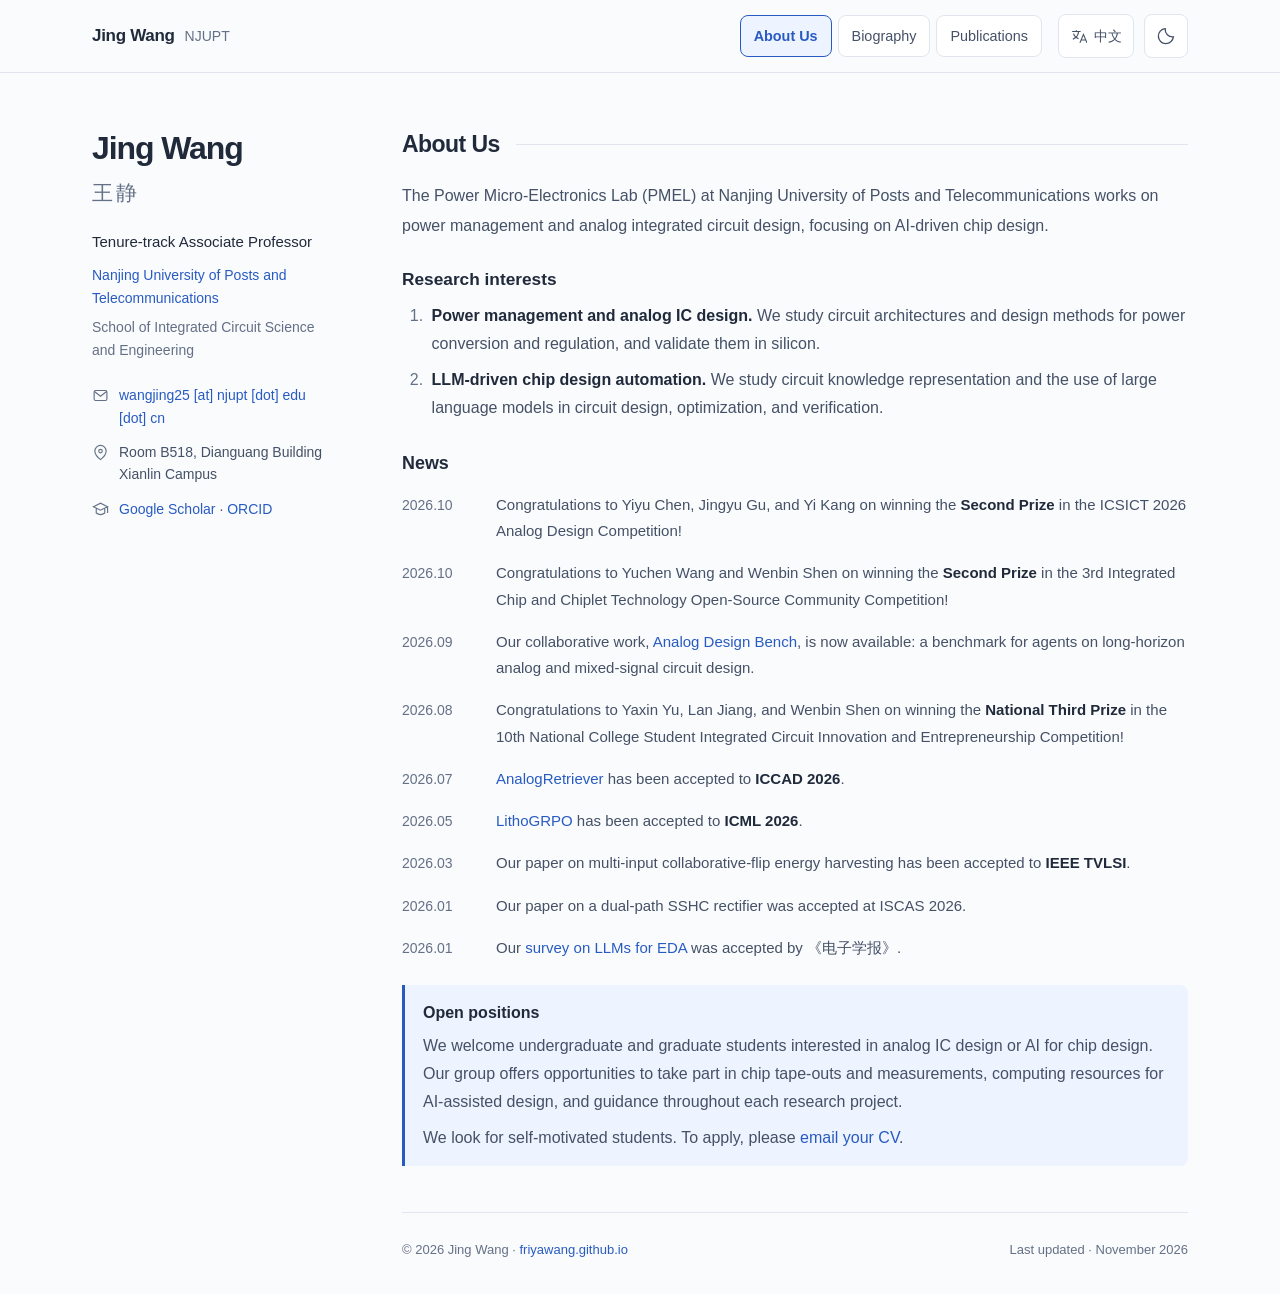
==== commit 7280119a: "Keep About and Biography as separate pages and restore education, teaching, and service" ====
--- a/index.html
+++ b/index.html
@@ -16,7 +16,7 @@
   <title>Jing Wang · 王静 | NJUPT</title>
   <script>
   (() => {
-    const routes = {"representative-papers":"/publications/","representative-title":"/publications/","experience":"/#biography","experience-title":"/#biography","service":"/#biography","service-title":"/#biography","publications":"/publications/#publications","publications-title":"/publications/#publications-title","power-management":"/publications/#power-management","power-management-title":"/publications/#power-management-title","tvlsi-2026":"/publications/#tvlsi-2026","iscas-2026":"/publications/#iscas-2026","tpel-2025":"/publications/#tpel-2025","jssc-2025":"/publications/#jssc-2025","tcas-2024":"/publications/#tcas-2024","jssc-2024":"/publications/#jssc-2024","tpel-2023":"/publications/#tpel-2023","tcas-2022":"/publications/#tcas-2022","iscas-2022":"/publications/#iscas-2022","design-automation":"/publications/#design-automation","design-automation-title":"/publications/#design-automation-title","analogretriever":"/publications/#analogretriever","icsict-2026":"/publications/#icsict-2026","analog-design-bench":"/publications/#analog-design-bench","safertl":"/publications/#safertl","lithogrpo":"/publications/#lithogrpo","eda-survey":"/publications/#eda-survey"};
+    const routes = {"representative-papers":"/publications/","representative-title":"/publications/","biography":"/biography/#biography","biography-title":"/biography/#biography-title","experience":"/biography/#experience","experience-title":"/biography/#experience-title","teaching":"/biography/#teaching","teaching-title":"/biography/#teaching-title","service":"/biography/#service","service-title":"/biography/#service-title","publications":"/publications/#publications","publications-title":"/publications/#publications-title","power-management":"/publications/#power-management","power-management-title":"/publications/#power-management-title","tvlsi-2026":"/publications/#tvlsi-2026","iscas-2026":"/publications/#iscas-2026","tpel-2025":"/publications/#tpel-2025","jssc-2025":"/publications/#jssc-2025","tcas-2024":"/publications/#tcas-2024","jssc-2024":"/publications/#jssc-2024","tpel-2023":"/publications/#tpel-2023","tcas-2022":"/publications/#tcas-2022","iscas-2022":"/publications/#iscas-2022","design-automation":"/publications/#design-automation","design-automation-title":"/publications/#design-automation-title","analogretriever":"/publications/#analogretriever","icsict-2026":"/publications/#icsict-2026","analog-design-bench":"/publications/#analog-design-bench","safertl":"/publications/#safertl","lithogrpo":"/publications/#lithogrpo","eda-survey":"/publications/#eda-survey"};
     function followOldAnchor() {
       const id = location.hash.slice(1);
       if (!Object.prototype.hasOwnProperty.call(routes, id)) return;
@@ -160,7 +160,7 @@
       html { scroll-padding-top:126px; }
       .topbar-inner { display:grid; grid-template-columns:minmax(0,1fr) auto; gap:6px 12px; padding:8px 20px 10px; }
       .toolbar { grid-row:1; grid-column:2; }
-      .page-nav { grid-column:1/-1; grid-row:2; display:grid; grid-template-columns:repeat(2,minmax(0,1fr)); margin:0; }
+      .page-nav { grid-column:1/-1; grid-row:2; display:grid; grid-template-columns:repeat(3,minmax(0,1fr)); margin:0; }
       .page-nav a { min-height:40px; padding-inline:4px; font-size:.875rem; }
     }
     @media (max-width:560px) {
@@ -195,6 +195,9 @@
       body:is([data-page="biography"],[data-page="publications"]) .position { grid-column:1/-1; margin:0; }
       body:is([data-page="biography"],[data-page="publications"]) :is(.affiliation,.contact-list) { display:none; }
     }
+    @media (max-width:880px) {
+      body[data-page="about"] .profile { display:block; }
+    }
     @media (prefers-reduced-motion:reduce) { html { scroll-behavior:auto; } }
     @media print {
       :root,:root[data-theme="dark"] { --bg:#fff; --surface:#fff; --ink:#111; --text:#222; --muted:#555; --line:#ccc; --accent:#164493; --accent-soft:#fff; --tag:#fff; }
@@ -212,7 +215,7 @@
   <a class="skip-link" href="#main"><span class="lang-en" lang="en">Skip to content</span><span class="lang-zh" lang="zh-CN">跳转至正文</span></a>
   <header class="topbar"><div class="topbar-inner">
     <a class="wordmark" href="/">Jing Wang<span>NJUPT</span></a>
-    <nav class="page-nav" aria-label="Main navigation"><a href="/" aria-current="page"><span class="lang-en" lang="en">About</span><span class="lang-zh" lang="zh-CN">关于我</span></a><a href="/publications/"><span class="lang-en" lang="en">Publications</span><span class="lang-zh" lang="zh-CN">论文</span></a></nav>
+    <nav class="page-nav" aria-label="Main navigation"><a href="/" aria-current="page"><span class="lang-en" lang="en">About Us</span><span class="lang-zh" lang="zh-CN">关于我们</span></a><a href="/biography/"><span class="lang-en" lang="en">Biography</span><span class="lang-zh" lang="zh-CN">个人简介</span></a><a href="/publications/"><span class="lang-en" lang="en">Publications</span><span class="lang-zh" lang="zh-CN">论文</span></a></nav>
     <div class="toolbar">
       <button class="control" id="language-toggle" type="button" aria-label="Switch to Chinese"><svg viewBox="0 0 24 24" aria-hidden="true"><path d="M3 5h12M9 3v2m3 0c0 6-4 9-8 11m1-8c1 4 4 6 7 7m2 6 5-12 5 12m-8-4h6"/></svg><span id="language-label">中文</span></button>
       <button class="control theme-toggle" id="theme-toggle" type="button" aria-label="Switch to dark mode" title="Switch to dark mode"><svg class="theme-icon-sun" viewBox="0 0 24 24" aria-hidden="true"><circle cx="12" cy="12" r="4"/><path d="M12 2v2m0 16v2M2 12h2m16 0h2M5 5l1.5 1.5m11 11L19 19M5 19l1.5-1.5m11-11L19 5"/></svg><svg class="theme-icon-moon" viewBox="0 0 24 24" aria-hidden="true"><path d="M20.8 13A9 9 0 0 1 11 3.2 9 9 0 1 0 20.8 13Z"/></svg></button>
@@ -220,7 +223,6 @@
   </div></header>
   <div class="layout">
     <aside class="profile" aria-label="Profile">
-      <img class="portrait" src="https://friyawang.github.io/images/wj-avatar.jpg" alt="Jing Wang" width="156" fetchpriority="high">
       <div class="profile-heading"><h1>Jing Wang</h1><p class="native-name" lang="zh-CN">王静</p><p class="position"><span class="lang-en" lang="en">Tenure-track Associate Professor</span><span class="lang-zh" lang="zh-CN">预聘副教授</span></p></div>
       <p class="affiliation"><a href="https://www.njupt.edu.cn/" target="_blank" rel="noopener noreferrer"><span class="lang-en" lang="en">Nanjing University of Posts and Telecommunications</span><span class="lang-zh" lang="zh-CN">南京邮电大学</span></a><span class="school"><span class="lang-en" lang="en">School of Integrated Circuit Science and Engineering</span><span class="lang-zh" lang="zh-CN">集成电路科学与工程学院</span></span></p>
       <address class="contact-list">
@@ -230,24 +232,14 @@
       </address>
     </aside>
     <main id="main">
-      <section id="about" aria-labelledby="biography-title">
-        <h2 class="section-title" id="biography-title"><span class="lang-en" lang="en">About</span><span class="lang-zh" lang="zh-CN">关于我</span></h2>
-        <div class="intro lang-en" lang="en" id="biography">
-          <p>Jing Wang is a tenure-track associate professor. She received her bachelor's degree from the School of Microelectronics at Xidian University in 2020 and her Ph.D. from the School of Microelectronics at Fudan University in 2025, advised by Prof. <a href="https://sme.fudan.edu.cn/60/76/c31158a352374/page.htm" target="_blank" rel="noopener noreferrer">Xiaoyang Zeng</a>. In July 2025, she joined the Power Micro-Electronics Lab (led by Prof. <a href="https://yjs.njupt.edu.cn/dsgl/nocontrol/college/dsfcxq.htm?dsJbxxId=9B9D05C52B4F2DCFE050007F01006EFE" target="_blank" rel="noopener noreferrer">Yufeng Guo</a>) in the School of Integrated Circuit Science and Engineering at Nanjing University of Posts and Telecommunications.</p>
-          <p>She leads a Youth Project of the Natural Science Foundation of Jiangsu Province and an open sub-project of a national key laboratory, and participates as a core member in several projects of the National Key R&amp;D Program of China. Her research focuses on analog integrated circuit design and its automation. She has completed multiple successful tape-outs, and has published more than ten papers as first or corresponding author in leading journals and conferences in integrated circuit design, including JSSC, TPE, TVLSI, TCAS-II, and ICCAD.</p>
-          <p>The Power Micro-Electronics Lab (PMEL) at Nanjing University of Posts and Telecommunications works on power management and analog integrated circuit design, focusing on AI-driven chip design.</p>
-        </div>
-        <div class="intro lang-zh" lang="zh-CN">
-          <p>王静，预聘副教授。2020 年和 2025 年于西安电子科技大学和复旦大学微电子学院分别获得学士和博士学位（导师：<a href="https://sme.fudan.edu.cn/60/76/c31158a352374/page.htm" target="_blank" rel="noopener noreferrer">曾晓洋</a>教授）。2025 年 7 月加入南京邮电大学集成电路科学与工程学院功率微电子实验室（负责人：<a href="https://yjs.njupt.edu.cn/dsgl/nocontrol/college/dsfcxq.htm?dsJbxxId=9B9D05C52B4F2DCFE050007F01006EFE" target="_blank" rel="noopener noreferrer">郭宇锋</a>教授）。</p>
-          <p>现主持江苏省自然科学基金青年基金项目、全国重点实验室开放子课题等，并作为核心技术骨干参与多项国家重点研发计划项目。长期从事模拟集成电路设计及其自动化研究，完成多次成功流片验证，并以第一/通讯作者在 JSSC、TPE、TVLSI、TCAS-II、ICCAD 等集成电路设计领域国际顶级期刊和会议发表学术论文 10 余篇。</p>
-          <p>南京邮电大学功率微电子实验室（PMEL），致力于电源管理及模拟集成电路设计的前沿研究，聚焦于AI驱动的智能化芯片设计技术。</p>
-        </div>
+      <section id="about" aria-labelledby="about-title">
+        <h2 class="section-title" id="about-title"><span class="lang-en" lang="en">About Us</span><span class="lang-zh" lang="zh-CN">关于我们</span></h2>
+        <p class="intro"><span class="lang-en" lang="en">The Power Micro-Electronics Lab (PMEL) at Nanjing University of Posts and Telecommunications works on power management and analog integrated circuit design, focusing on AI-driven chip design.</span><span class="lang-zh" lang="zh-CN">南京邮电大学功率微电子实验室（PMEL），致力于电源管理及模拟集成电路设计的前沿研究，聚焦于AI驱动的智能化芯片设计技术。</span></p>
         <h3 class="research-heading" id="research"><span class="lang-en" lang="en">Research interests</span><span class="lang-zh" lang="zh-CN">研究方向</span></h3>
         <ol class="research-list" aria-labelledby="research">
           <li><span class="lang-en" lang="en"><strong>Power management and analog IC design.</strong> We study circuit architectures and design methods for power conversion and regulation, and validate them in silicon.</span><span class="lang-zh" lang="zh-CN"><strong>电源管理与模拟芯片设计。</strong>研究电源转换与稳压电路的架构和设计方法，通过流片与测试验证芯片性能。</span></li>
           <li><span class="lang-en" lang="en"><strong>LLM-driven chip design automation.</strong> We study circuit knowledge representation and the use of large language models in circuit design, optimization, and verification.</span><span class="lang-zh" lang="zh-CN"><strong>大模型驱动的芯片设计自动化。</strong>研究电路知识表示，以及大语言模型在电路设计、优化和验证中的应用。</span></li>
         </ol>
-        <div class="section-block" id="teaching"><h3 id="teaching-title"><span class="lang-en" lang="en">Teaching</span><span class="lang-zh" lang="zh-CN">教学</span></h3><p><span class="lang-en" lang="en"><strong>Fall 2026</strong> · Analog Integrated Circuit Design<br><span class="publication-note">Core course for third-year undergraduates · 3 credits</span></span><span class="lang-zh" lang="zh-CN"><strong>2026 年秋季</strong> · 模拟集成电路设计<br><span class="publication-note">本科三年级专业核心课程 · 3 学分</span></span></p></div>
         <div class="section-block" id="news"><h3 id="news-title"><span class="lang-en" lang="en">News</span><span class="lang-zh" lang="zh-CN">近期动态</span></h3><ul class="news-list"><li><time datetime="2026-10">2026.10</time><div><span class="lang-en" lang="en">Congratulations to Yiyu Chen, Jingyu Gu, and Yi Kang on winning the <strong>Second Prize</strong> in the ICSICT 2026 Analog Design Competition!</span><span class="lang-zh" lang="zh-CN">祝贺 Yiyu Chen、Jingyu Gu、Yi Kang 三位同学获得 <strong>ICSICT 2026 模拟电路设计竞赛二等奖</strong>！</span></div></li><li><time datetime="2026-10">2026.10</time><div><span class="lang-en" lang="en">Congratulations to Yuchen Wang and Wenbin Shen on winning the <strong>Second Prize</strong> in the 3rd Integrated Chip and Chiplet Technology Open-Source Community Competition!</span><span class="lang-zh" lang="zh-CN">祝贺王语辰、申文彬获得<strong>第三届集成芯片和芯粒技术开源社区大赛二等奖</strong>！</span></div></li><li><time datetime="2026-09">2026.09</time><div><span class="lang-en" lang="en">Our collaborative work, <a href="https://analog-design-bench.tokenzhang.com/" target="_blank" rel="noopener noreferrer">Analog Design Bench</a>, is now available: a benchmark for agents on long-horizon analog and mixed-signal circuit design.</span><span class="lang-zh" lang="zh-CN">参与的 <a href="https://analog-design-bench.tokenzhang.com/" target="_blank" rel="noopener noreferrer">Analog Design Bench</a> 已公开发布，评测智能体的长时程模拟与混合信号电路设计能力。</span></div></li><li><time datetime="2026-08">2026.08</time><div><span class="lang-en" lang="en">Congratulations to Yaxin Yu, Lan Jiang, and Wenbin Shen on winning the <strong>National Third Prize</strong> in the 10th National College Student Integrated Circuit Innovation and Entrepreneurship Competition!</span><span class="lang-zh" lang="zh-CN">祝贺俞雅馨、姜岚、申文彬获得<strong>第十届全国大学生集成电路创新创业大赛全国总决赛三等奖</strong>！</span></div></li><li><time datetime="2026-07">2026.07</time><div><span class="lang-en" lang="en"><a href="/publications/#analogretriever">AnalogRetriever</a> has been accepted to <strong>ICCAD 2026</strong>.</span><span class="lang-zh" lang="zh-CN"><a href="/publications/#analogretriever">AnalogRetriever</a> 被 <strong>ICCAD 2026</strong> 录用。</span></div></li><li><time datetime="2026-05">2026.05</time><div><span class="lang-en" lang="en"><a href="/publications/#lithogrpo">LithoGRPO</a> has been accepted to <strong>ICML 2026</strong>.</span><span class="lang-zh" lang="zh-CN"><a href="/publications/#lithogrpo">LithoGRPO</a> 被 <strong>ICML 2026</strong> 录用。</span></div></li><li><time datetime="2026-03">2026.03</time><div><span class="lang-en" lang="en">Our paper on multi-input collaborative-flip energy harvesting has been accepted to <strong>IEEE TVLSI</strong>.</span><span class="lang-zh" lang="zh-CN">多输入协同翻转能量采集设计方法论文被 <strong>IEEE TVLSI</strong> 录用。</span></div></li><li id="news-iscas-2026"><time datetime="2026-01">2026.01</time><div><span class="lang-en" lang="en">Our paper on a dual-path SSHC rectifier was accepted at ISCAS 2026.</span><span class="lang-zh" lang="zh-CN">我们的双路径 SSHC 整流器论文获 ISCAS 2026 录用。</span></div></li><li><time datetime="2026-01">2026.01</time><div><span class="lang-en" lang="en">Our <a href="/publications/#eda-survey">survey on LLMs for EDA</a> was accepted by <span lang="zh-CN">《电子学报》</span>.</span><span class="lang-zh" lang="zh-CN">《电子学报》录用了我们的综述论文《<a href="/publications/#eda-survey">大语言模型在电子设计自动化中的应用综述</a>》。</span></div></li></ul></div>
         <div class="opportunities" id="open-positions"><h3><span class="lang-en" lang="en">Open positions</span><span class="lang-zh" lang="zh-CN">招生信息</span></h3><p><span class="lang-en" lang="en">We welcome undergraduate and graduate students interested in analog IC design or AI for chip design. Our group offers opportunities to take part in chip tape-outs and measurements, computing resources for AI-assisted design, and guidance throughout each research project.</span><span class="lang-zh" lang="zh-CN">欢迎对模拟集成电路设计或 AI 辅助芯片设计感兴趣的本科生和研究生加入课题组。组内提供芯片流片与测试的实践机会、开展智能设计研究所需的计算资源，以及从选题到实验的科研指导。</span></p><p><span class="lang-en" lang="en">We look for self-motivated students. To apply, please <a href="mailto:wangjing25@njupt.edu.cn">email your CV</a>.</span><span class="lang-zh" lang="zh-CN">希望你有较强的自驱力。<a href="mailto:wangjing25@njupt.edu.cn">来信</a>请附个人简历。</span></p></div>
       </section>
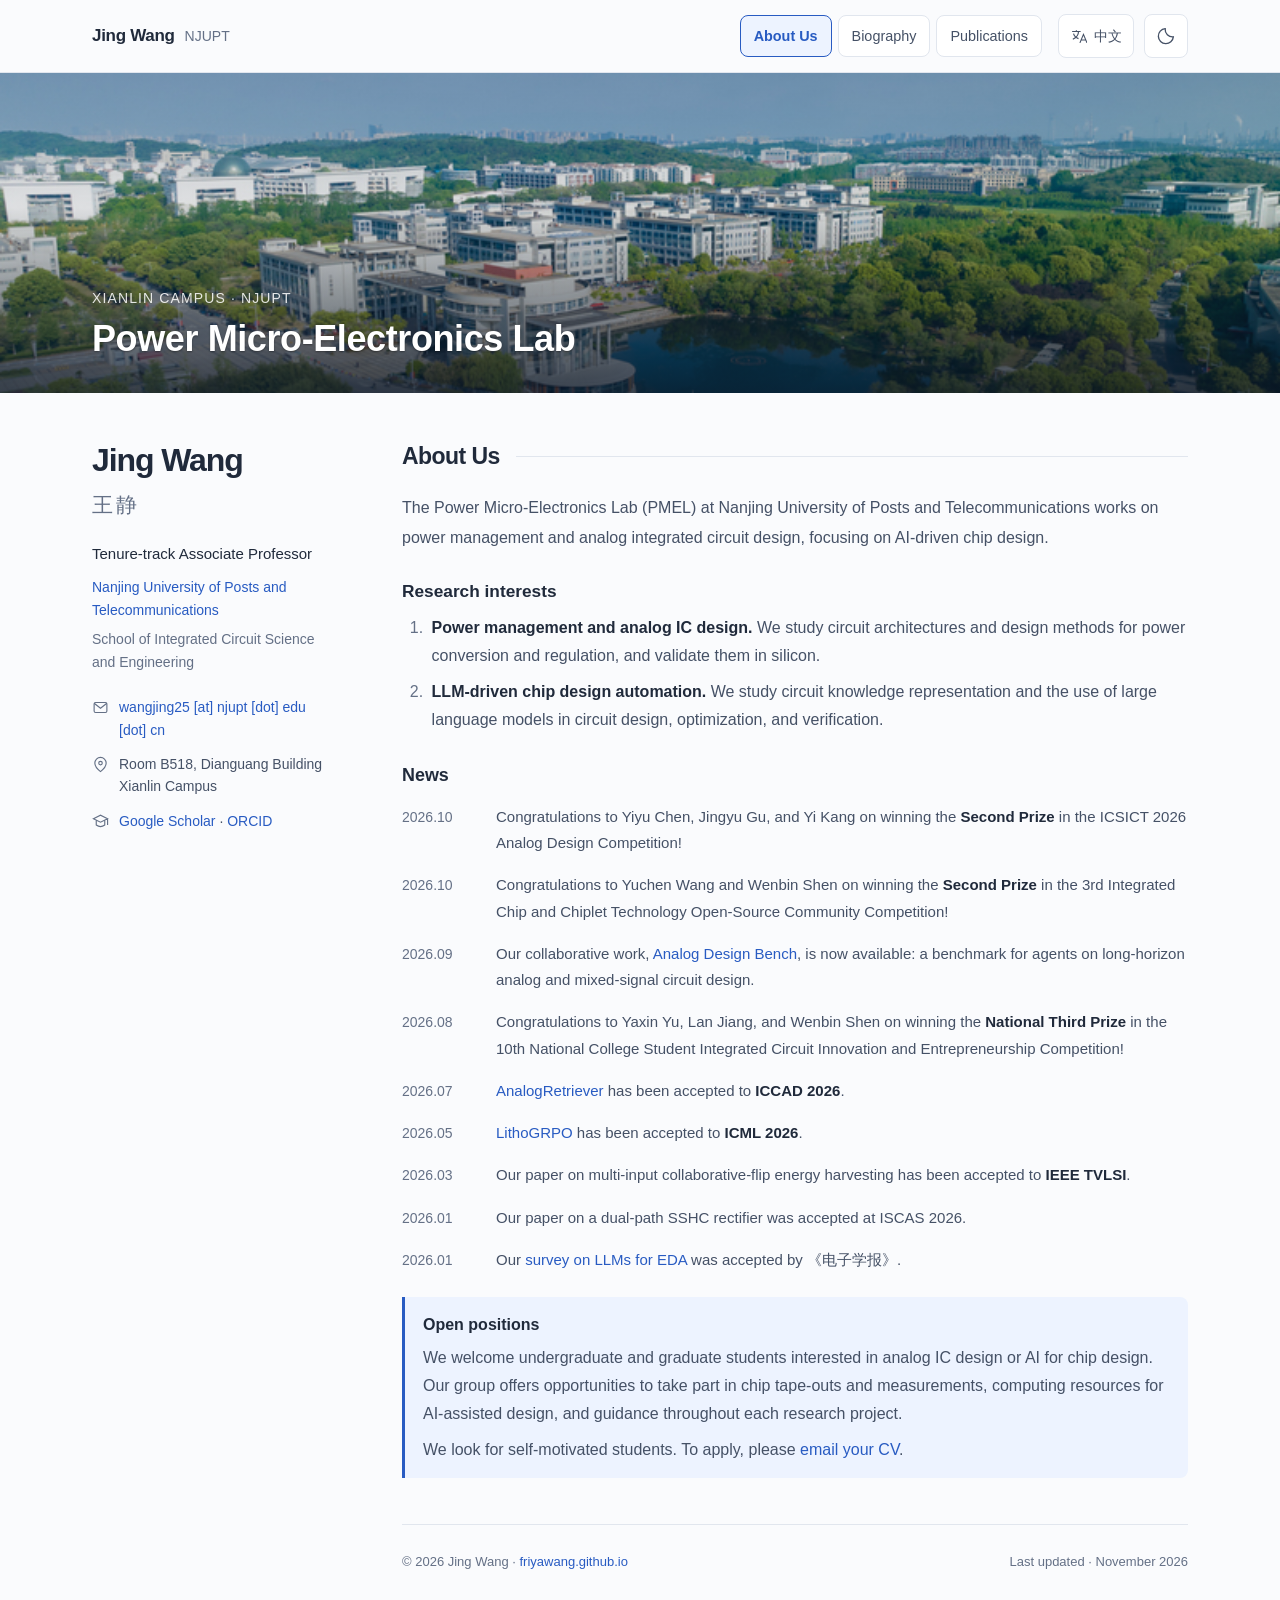
==== commit e8abc7fd: "Add an Xianlin campus banner to the About page" ====
--- a/index.html
+++ b/index.html
@@ -75,7 +75,13 @@
     .theme-icon-sun { display:none; }
     [data-theme="dark"] .theme-icon-sun { display:block; }
     [data-theme="dark"] .theme-icon-moon { display:none; }
-    .layout { max-width:1160px; margin:0 auto; padding:56px 32px 0; display:grid; grid-template-columns:238px minmax(0,1fr); gap:72px; align-items:start; }
+    .campus-banner { position:relative; display:flex; align-items:flex-end; height:320px; color:#fff; background:#1c3a5f url("/images/xianlin.jpg") center 42% / cover no-repeat; }
+    .campus-banner::after { content:""; position:absolute; inset:0; background:linear-gradient(to top, rgba(10,22,38,.78), rgba(10,22,38,.12) 58%, rgba(10,22,38,.28)); }
+    .banner-inner { position:relative; z-index:1; width:100%; max-width:1160px; margin:0 auto; padding:0 32px 32px; }
+    .banner-kicker { margin:0 0 6px; font-size:14px; letter-spacing:.08em; text-transform:uppercase; color:rgba(255,255,255,.86); }
+    [data-lang="zh"] .banner-kicker { letter-spacing:.18em; text-transform:none; }
+    .banner-title { margin:0; color:#fff; font-size:36px; line-height:1.25; font-weight:650; letter-spacing:-.4px; text-shadow:0 1px 2px rgba(0,0,0,.35); }
+    .layout { max-width:1160px; margin:0 auto; padding:48px 32px 0; display:grid; grid-template-columns:238px minmax(0,1fr); gap:72px; align-items:start; }
     .profile { position:sticky; top:112px; }
     .portrait { display:block; width:156px; height:auto; max-width:100%; border-radius:12px; border:1px solid var(--line); margin:0 0 24px; box-shadow:var(--shadow); }
     .profile h1 { font-size:32px; line-height:1.2; letter-spacing:-1.1px; margin:0 0 8px; }
@@ -146,6 +152,9 @@
     @media (min-width:881px) and (max-height:780px) { .profile { position:static; } }
     @media (max-width:1050px) { .layout { gap:46px; grid-template-columns:220px minmax(0,1fr); } }
     @media (max-width:880px) {
+      .campus-banner { height:240px; }
+      .banner-title { font-size:28px; }
+      .banner-inner { padding:0 20px 22px; }
       .layout { grid-template-columns:minmax(0,1fr); gap:40px; max-width:760px; padding-top:34px; }
       .profile { position:static; display:grid; grid-template-columns:140px minmax(0,1fr); column-gap:28px; }
       .portrait { grid-column:1; grid-row:1/5; width:140px; margin:0; }
@@ -221,6 +230,12 @@
       <button class="control theme-toggle" id="theme-toggle" type="button" aria-label="Switch to dark mode" title="Switch to dark mode"><svg class="theme-icon-sun" viewBox="0 0 24 24" aria-hidden="true"><circle cx="12" cy="12" r="4"/><path d="M12 2v2m0 16v2M2 12h2m16 0h2M5 5l1.5 1.5m11 11L19 19M5 19l1.5-1.5m11-11L19 5"/></svg><svg class="theme-icon-moon" viewBox="0 0 24 24" aria-hidden="true"><path d="M20.8 13A9 9 0 0 1 11 3.2 9 9 0 1 0 20.8 13Z"/></svg></button>
     </div>
   </div></header>
+  <div class="campus-banner">
+    <div class="banner-inner">
+      <p class="banner-kicker"><span class="lang-en" lang="en">Xianlin Campus · NJUPT</span><span class="lang-zh" lang="zh-CN">南京邮电大学 · 仙林校区</span></p>
+      <p class="banner-title"><span class="lang-en" lang="en">Power Micro-Electronics Lab</span><span class="lang-zh" lang="zh-CN">功率微电子实验室</span></p>
+    </div>
+  </div>
   <div class="layout">
     <aside class="profile" aria-label="Profile">
       <div class="profile-heading"><h1>Jing Wang</h1><p class="native-name" lang="zh-CN">王静</p><p class="position"><span class="lang-en" lang="en">Tenure-track Associate Professor</span><span class="lang-zh" lang="zh-CN">预聘副教授</span></p></div>
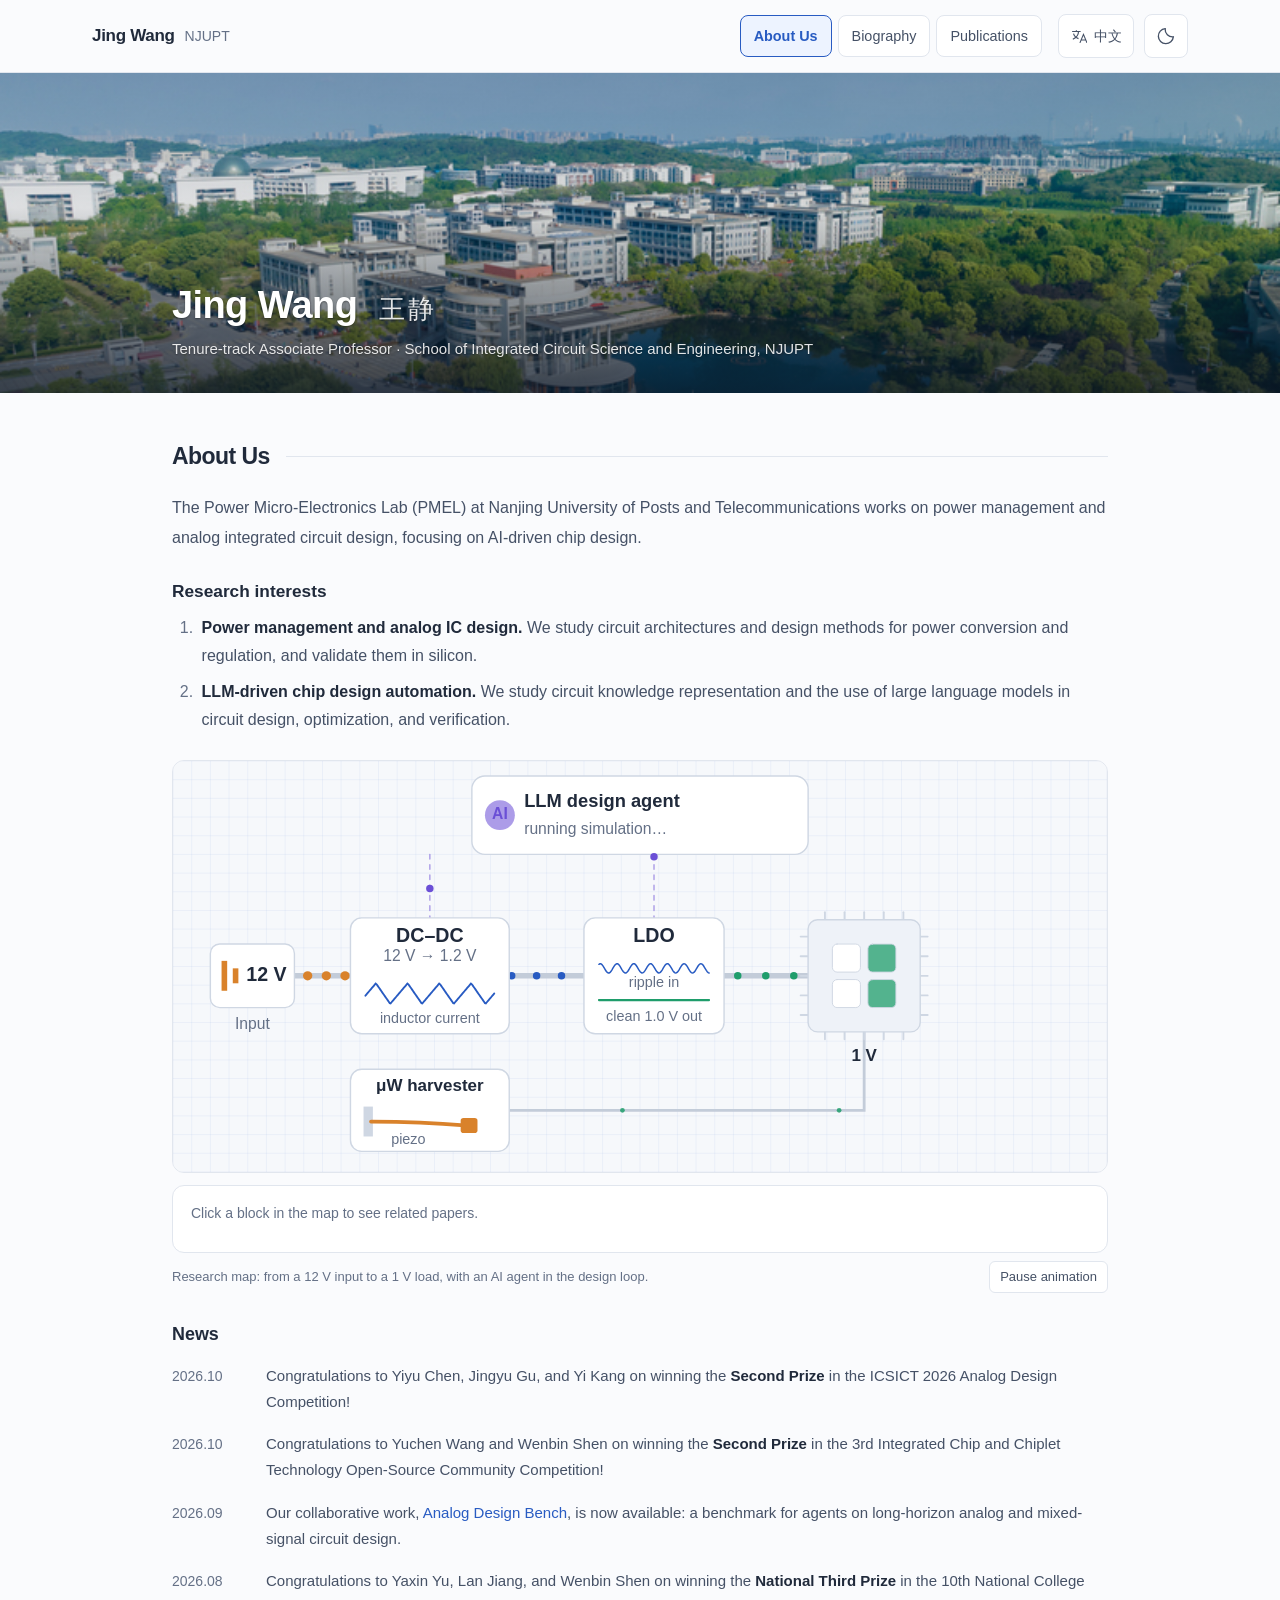
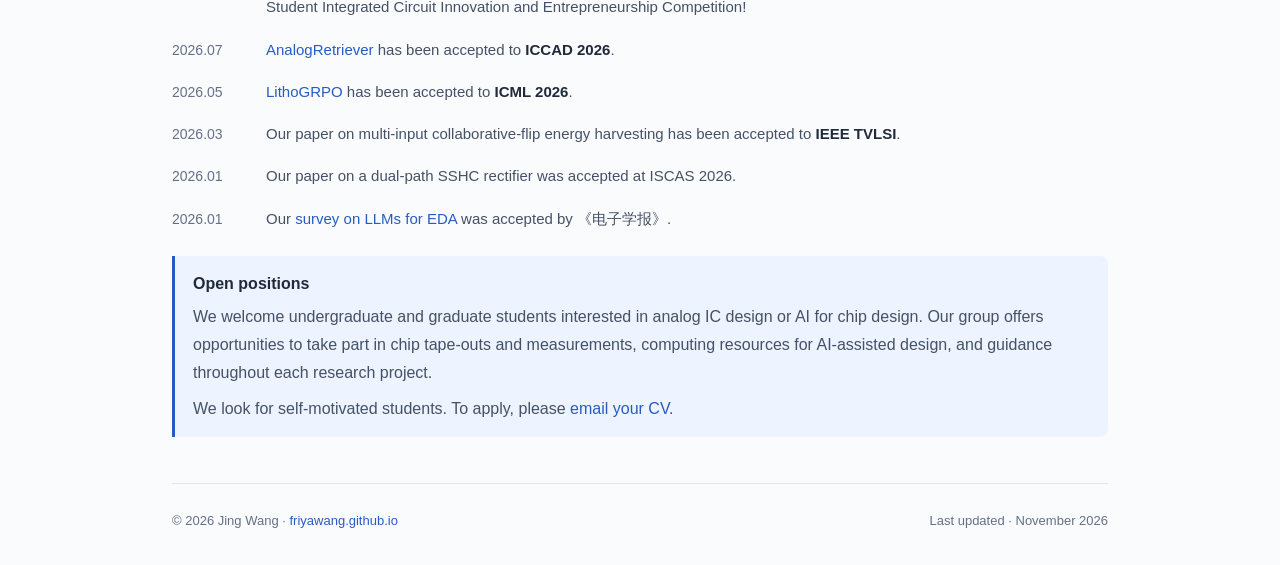
==== commit 68275b47: "About page: remove sidebar, personal banner, add animated research map Co-authored-by: Cursor <curso" ====
--- a/index.html
+++ b/index.html
@@ -77,10 +77,27 @@
     [data-theme="dark"] .theme-icon-moon { display:none; }
     .campus-banner { position:relative; display:flex; align-items:flex-end; height:320px; color:#fff; background:#1c3a5f url("/images/xianlin.jpg") center 42% / cover no-repeat; }
     .campus-banner::after { content:""; position:absolute; inset:0; background:linear-gradient(to top, rgba(10,22,38,.78), rgba(10,22,38,.12) 58%, rgba(10,22,38,.28)); }
-    .banner-inner { position:relative; z-index:1; width:100%; max-width:1160px; margin:0 auto; padding:0 32px 32px; }
-    .banner-kicker { margin:0 0 6px; font-size:14px; letter-spacing:.08em; text-transform:uppercase; color:rgba(255,255,255,.86); }
-    [data-lang="zh"] .banner-kicker { letter-spacing:.18em; text-transform:none; }
-    .banner-title { margin:0; color:#fff; font-size:36px; line-height:1.25; font-weight:650; letter-spacing:-.4px; text-shadow:0 1px 2px rgba(0,0,0,.35); }
+    .banner-inner { position:relative; z-index:1; width:100%; max-width:1000px; margin:0 auto; padding:0 32px 32px; }
+    .banner-title { margin:0; color:#fff; font-size:38px; line-height:1.25; font-weight:650; letter-spacing:-.6px; text-shadow:0 1px 2px rgba(0,0,0,.35); }
+    .banner-native { margin-left:12px; font-size:26px; font-weight:400; letter-spacing:.12em; color:rgba(255,255,255,.88); }
+    .banner-sub { margin:8px 0 0; font-size:15px; line-height:1.6; color:rgba(255,255,255,.88); text-shadow:0 1px 2px rgba(0,0,0,.35); }
+    .layout.layout-single { max-width:1000px; grid-template-columns:minmax(0,1fr); }
+    .research-map { margin:26px 0 8px; }
+    .rm-body { display:grid; gap:12px; }
+    .rm-stage { position:relative; border:1px solid var(--line); border-radius:12px; overflow:hidden; }
+    .rm-stage canvas { display:block; width:100%; height:auto; aspect-ratio:1000/440; }
+    .rm-hotspots { position:absolute; inset:0; }
+    .rm-hotspot { position:absolute; padding:0; border:0; background:transparent; border-radius:12px; cursor:pointer; }
+    .rm-panel { padding:16px 18px; border:1px solid var(--line); border-radius:12px; background:var(--surface); font-size:14px; line-height:1.65; }
+    .rm-panel h4 { margin:0 0 6px; font-size:16px; }
+    .rm-panel p { margin:0 0 10px; }
+    .rm-hint { color:var(--muted); }
+    .rm-works { margin:0; padding:0; list-style:none; display:grid; gap:9px; }
+    .rm-works li { display:grid; gap:1px; }
+    .rm-works span { color:var(--muted); font-size:12.5px; }
+    .rm-footer { display:flex; justify-content:space-between; align-items:center; gap:12px; margin-top:8px; font-size:13px; color:var(--muted); }
+    .rm-motion { padding:4px 10px; border:1px solid var(--line); border-radius:6px; background:var(--surface); color:var(--text); font-size:13px; cursor:pointer; }
+    .rm-motion:hover { background:var(--hover); }
     .layout { max-width:1160px; margin:0 auto; padding:48px 32px 0; display:grid; grid-template-columns:238px minmax(0,1fr); gap:72px; align-items:start; }
     .profile { position:sticky; top:112px; }
     .portrait { display:block; width:156px; height:auto; max-width:100%; border-radius:12px; border:1px solid var(--line); margin:0 0 24px; box-shadow:var(--shadow); }
@@ -154,6 +171,8 @@
     @media (max-width:880px) {
       .campus-banner { height:240px; }
       .banner-title { font-size:28px; }
+      .banner-native { font-size:20px; }
+      .banner-sub { font-size:13.5px; }
       .banner-inner { padding:0 20px 22px; }
       .layout { grid-template-columns:minmax(0,1fr); gap:40px; max-width:760px; padding-top:34px; }
       .profile { position:static; display:grid; grid-template-columns:140px minmax(0,1fr); column-gap:28px; }
@@ -232,20 +251,11 @@
   </div></header>
   <div class="campus-banner">
     <div class="banner-inner">
-      <p class="banner-kicker"><span class="lang-en" lang="en">Xianlin Campus · NJUPT</span><span class="lang-zh" lang="zh-CN">南京邮电大学 · 仙林校区</span></p>
-      <p class="banner-title"><span class="lang-en" lang="en">Power Micro-Electronics Lab</span><span class="lang-zh" lang="zh-CN">功率微电子实验室</span></p>
+      <h1 class="banner-title">Jing Wang <span class="banner-native" lang="zh-CN">王静</span></h1>
+      <p class="banner-sub"><span class="lang-en" lang="en">Tenure-track Associate Professor · School of Integrated Circuit Science and Engineering, NJUPT</span><span class="lang-zh" lang="zh-CN">预聘副教授 · 南京邮电大学集成电路科学与工程学院</span></p>
     </div>
   </div>
-  <div class="layout">
-    <aside class="profile" aria-label="Profile">
-      <div class="profile-heading"><h1>Jing Wang</h1><p class="native-name" lang="zh-CN">王静</p><p class="position"><span class="lang-en" lang="en">Tenure-track Associate Professor</span><span class="lang-zh" lang="zh-CN">预聘副教授</span></p></div>
-      <p class="affiliation"><a href="https://www.njupt.edu.cn/" target="_blank" rel="noopener noreferrer"><span class="lang-en" lang="en">Nanjing University of Posts and Telecommunications</span><span class="lang-zh" lang="zh-CN">南京邮电大学</span></a><span class="school"><span class="lang-en" lang="en">School of Integrated Circuit Science and Engineering</span><span class="lang-zh" lang="zh-CN">集成电路科学与工程学院</span></span></p>
-      <address class="contact-list">
-        <div class="contact-line"><svg viewBox="0 0 24 24" aria-hidden="true"><rect x="3" y="5" width="18" height="14" rx="2"/><path d="m3 6 9 7 9-7"/></svg><a href="mailto:wangjing25@njupt.edu.cn">wangjing25 [at] njupt [dot] edu [dot] cn</a></div>
-        <div class="contact-line"><svg viewBox="0 0 24 24" aria-hidden="true"><path d="M20 10c0 6-8 12-8 12S4 16 4 10a8 8 0 1 1 16 0Z"/><circle cx="12" cy="10" r="2.5"/></svg><span><span class="lang-en" lang="en">Room B518, Dianguang Building<br>Xianlin Campus</span><span class="lang-zh" lang="zh-CN">仙林校区<br>电光学科楼 B518</span></span></div>
-        <div class="contact-line"><svg viewBox="0 0 24 24" aria-hidden="true"><path d="m2 8 10-5 10 5-10 5Zm4 3v6c4 3 8 3 12 0v-6m4-3v9"/></svg><span><a href="https://scholar.google.com/citations?hl=en&amp;user=YH18iEsAAAAJ" target="_blank" rel="noopener noreferrer">Google Scholar</a> <span aria-hidden="true">·</span> <a href="https://orcid.org/0000-0003-3136-4299" title="ORCID iD: 0000-0003-3136-4299" target="_blank" rel="me noopener noreferrer">ORCID</a></span></div>
-      </address>
-    </aside>
+  <div class="layout layout-single">
     <main id="main">
       <section id="about" aria-labelledby="about-title">
         <h2 class="section-title" id="about-title"><span class="lang-en" lang="en">About Us</span><span class="lang-zh" lang="zh-CN">关于我们</span></h2>
@@ -255,6 +265,17 @@
           <li><span class="lang-en" lang="en"><strong>Power management and analog IC design.</strong> We study circuit architectures and design methods for power conversion and regulation, and validate them in silicon.</span><span class="lang-zh" lang="zh-CN"><strong>电源管理与模拟芯片设计。</strong>研究电源转换与稳压电路的架构和设计方法，通过流片与测试验证芯片性能。</span></li>
           <li><span class="lang-en" lang="en"><strong>LLM-driven chip design automation.</strong> We study circuit knowledge representation and the use of large language models in circuit design, optimization, and verification.</span><span class="lang-zh" lang="zh-CN"><strong>大模型驱动的芯片设计自动化。</strong>研究电路知识表示，以及大语言模型在电路设计、优化和验证中的应用。</span></li>
         </ol>
+        <figure class="research-map" id="research-map" aria-labelledby="research-map-caption">
+          <div class="rm-body">
+            <div class="rm-stage">
+              <canvas role="img" aria-label="Animated map of the research topics: a 12 V supply passes through a DC–DC converter and an LDO to a 1 V load, a microwatt energy harvester feeds the load, and an LLM design agent tunes the converters."></canvas>
+              <div class="rm-hotspots"></div>
+            </div>
+            <div class="rm-panel" aria-live="polite"></div>
+          </div>
+          <figcaption class="rm-footer"><span id="research-map-caption"><span class="lang-en" lang="en">Research map: from a 12 V input to a 1 V load, with an AI agent in the design loop.</span><span class="lang-zh" lang="zh-CN">研究地图：从 12 V 输入到 1 V 负载，AI 智能体参与电路设计。</span></span><button class="rm-motion" type="button">Pause animation</button></figcaption>
+          <noscript><p>Topics: DC–DC converters, LDO regulators, μW energy harvesting, and LLM-driven design automation. See <a href="/publications/">Publications</a>.</p></noscript>
+        </figure>
         <div class="section-block" id="news"><h3 id="news-title"><span class="lang-en" lang="en">News</span><span class="lang-zh" lang="zh-CN">近期动态</span></h3><ul class="news-list"><li><time datetime="2026-10">2026.10</time><div><span class="lang-en" lang="en">Congratulations to Yiyu Chen, Jingyu Gu, and Yi Kang on winning the <strong>Second Prize</strong> in the ICSICT 2026 Analog Design Competition!</span><span class="lang-zh" lang="zh-CN">祝贺 Yiyu Chen、Jingyu Gu、Yi Kang 三位同学获得 <strong>ICSICT 2026 模拟电路设计竞赛二等奖</strong>！</span></div></li><li><time datetime="2026-10">2026.10</time><div><span class="lang-en" lang="en">Congratulations to Yuchen Wang and Wenbin Shen on winning the <strong>Second Prize</strong> in the 3rd Integrated Chip and Chiplet Technology Open-Source Community Competition!</span><span class="lang-zh" lang="zh-CN">祝贺王语辰、申文彬获得<strong>第三届集成芯片和芯粒技术开源社区大赛二等奖</strong>！</span></div></li><li><time datetime="2026-09">2026.09</time><div><span class="lang-en" lang="en">Our collaborative work, <a href="https://analog-design-bench.tokenzhang.com/" target="_blank" rel="noopener noreferrer">Analog Design Bench</a>, is now available: a benchmark for agents on long-horizon analog and mixed-signal circuit design.</span><span class="lang-zh" lang="zh-CN">参与的 <a href="https://analog-design-bench.tokenzhang.com/" target="_blank" rel="noopener noreferrer">Analog Design Bench</a> 已公开发布，评测智能体的长时程模拟与混合信号电路设计能力。</span></div></li><li><time datetime="2026-08">2026.08</time><div><span class="lang-en" lang="en">Congratulations to Yaxin Yu, Lan Jiang, and Wenbin Shen on winning the <strong>National Third Prize</strong> in the 10th National College Student Integrated Circuit Innovation and Entrepreneurship Competition!</span><span class="lang-zh" lang="zh-CN">祝贺俞雅馨、姜岚、申文彬获得<strong>第十届全国大学生集成电路创新创业大赛全国总决赛三等奖</strong>！</span></div></li><li><time datetime="2026-07">2026.07</time><div><span class="lang-en" lang="en"><a href="/publications/#analogretriever">AnalogRetriever</a> has been accepted to <strong>ICCAD 2026</strong>.</span><span class="lang-zh" lang="zh-CN"><a href="/publications/#analogretriever">AnalogRetriever</a> 被 <strong>ICCAD 2026</strong> 录用。</span></div></li><li><time datetime="2026-05">2026.05</time><div><span class="lang-en" lang="en"><a href="/publications/#lithogrpo">LithoGRPO</a> has been accepted to <strong>ICML 2026</strong>.</span><span class="lang-zh" lang="zh-CN"><a href="/publications/#lithogrpo">LithoGRPO</a> 被 <strong>ICML 2026</strong> 录用。</span></div></li><li><time datetime="2026-03">2026.03</time><div><span class="lang-en" lang="en">Our paper on multi-input collaborative-flip energy harvesting has been accepted to <strong>IEEE TVLSI</strong>.</span><span class="lang-zh" lang="zh-CN">多输入协同翻转能量采集设计方法论文被 <strong>IEEE TVLSI</strong> 录用。</span></div></li><li id="news-iscas-2026"><time datetime="2026-01">2026.01</time><div><span class="lang-en" lang="en">Our paper on a dual-path SSHC rectifier was accepted at ISCAS 2026.</span><span class="lang-zh" lang="zh-CN">我们的双路径 SSHC 整流器论文获 ISCAS 2026 录用。</span></div></li><li><time datetime="2026-01">2026.01</time><div><span class="lang-en" lang="en">Our <a href="/publications/#eda-survey">survey on LLMs for EDA</a> was accepted by <span lang="zh-CN">《电子学报》</span>.</span><span class="lang-zh" lang="zh-CN">《电子学报》录用了我们的综述论文《<a href="/publications/#eda-survey">大语言模型在电子设计自动化中的应用综述</a>》。</span></div></li></ul></div>
         <div class="opportunities" id="open-positions"><h3><span class="lang-en" lang="en">Open positions</span><span class="lang-zh" lang="zh-CN">招生信息</span></h3><p><span class="lang-en" lang="en">We welcome undergraduate and graduate students interested in analog IC design or AI for chip design. Our group offers opportunities to take part in chip tape-outs and measurements, computing resources for AI-assisted design, and guidance throughout each research project.</span><span class="lang-zh" lang="zh-CN">欢迎对模拟集成电路设计或 AI 辅助芯片设计感兴趣的本科生和研究生加入课题组。组内提供芯片流片与测试的实践机会、开展智能设计研究所需的计算资源，以及从选题到实验的科研指导。</span></p><p><span class="lang-en" lang="en">We look for self-motivated students. To apply, please <a href="mailto:wangjing25@njupt.edu.cn">email your CV</a>.</span><span class="lang-zh" lang="zh-CN">希望你有较强的自驱力。<a href="mailto:wangjing25@njupt.edu.cn">来信</a>请附个人简历。</span></p></div>
       </section>
@@ -308,5 +329,6 @@
     applyLanguage(root.dataset.lang || 'en');
   })();
   </script>
+  <script src="/assets/js/research-map.js" defer></script>
 </body>
 </html>
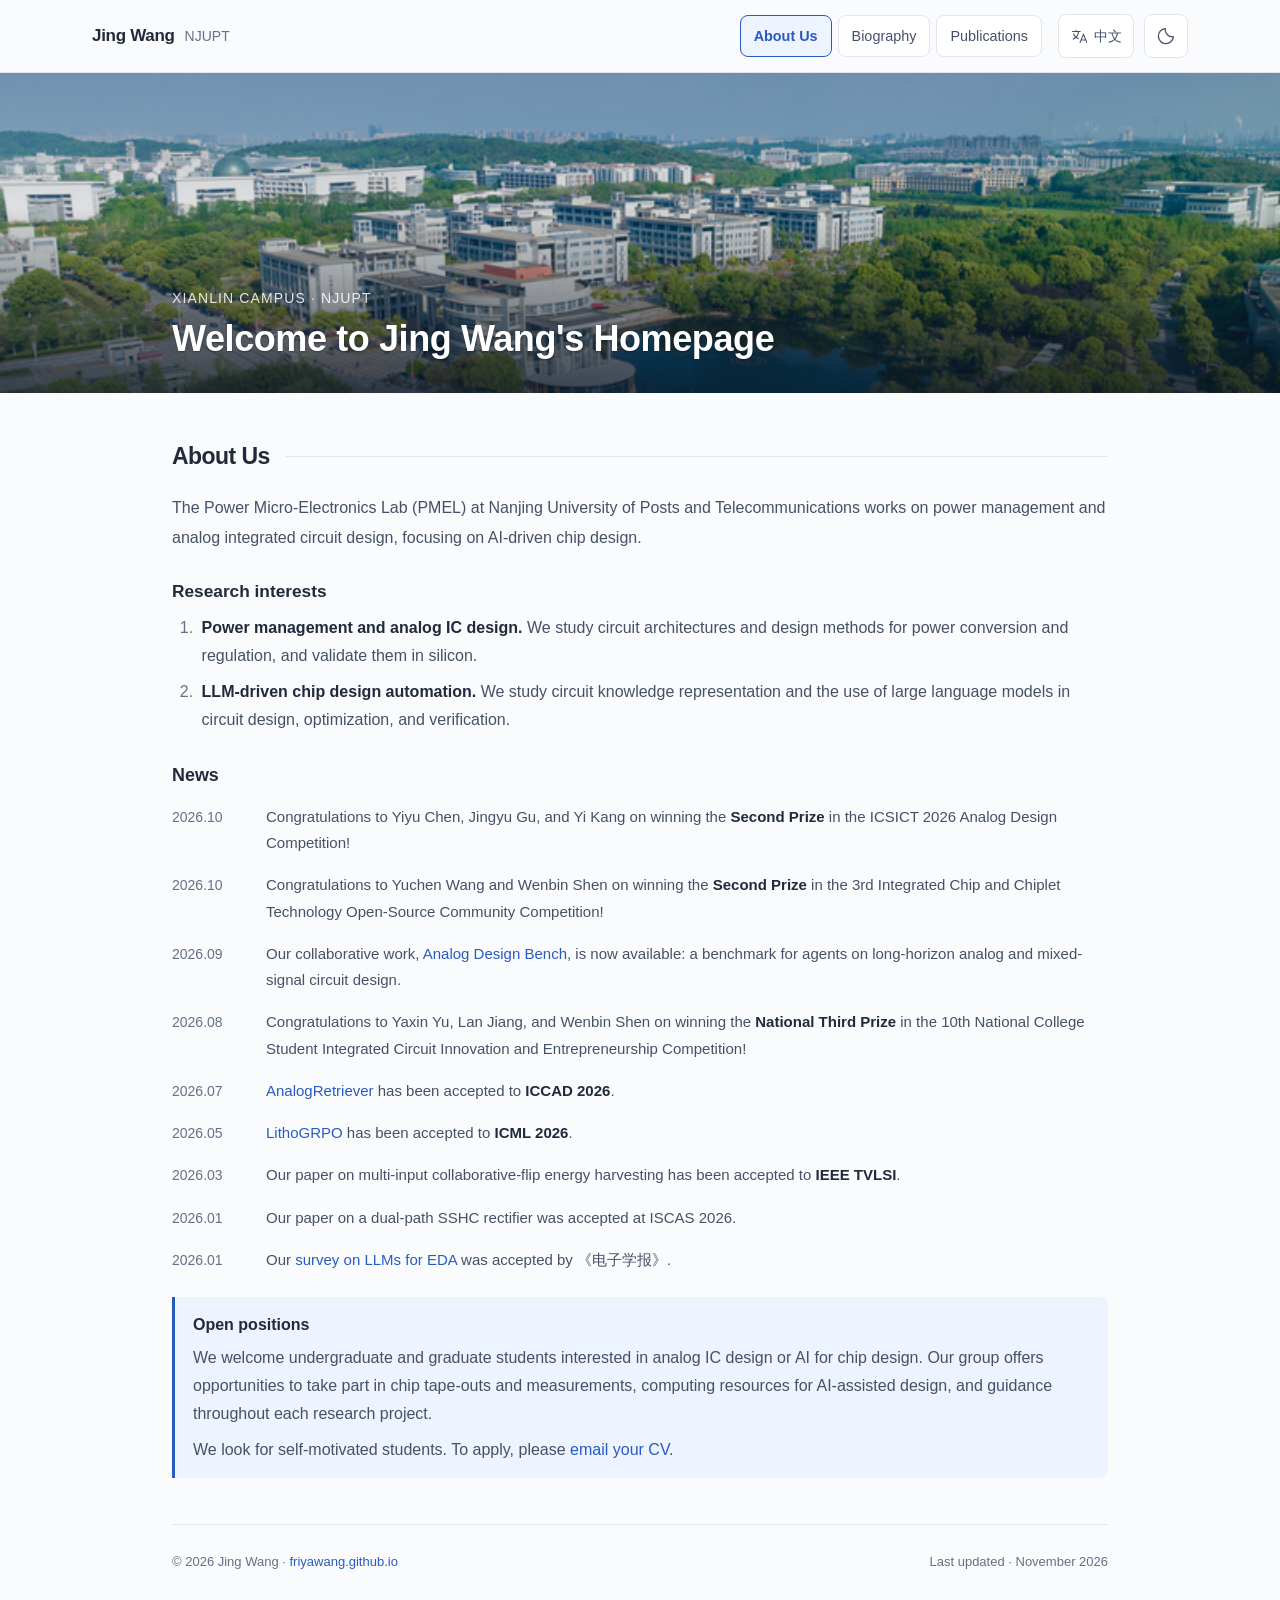
==== commit 10899c72: "About page: revert research map, remove sidebar, add welcome banner Co-authored-by: Cursor <cursorag" ====
--- a/index.html
+++ b/index.html
@@ -78,27 +78,11 @@
     .campus-banner { position:relative; display:flex; align-items:flex-end; height:320px; color:#fff; background:#1c3a5f url("/images/xianlin.jpg") center 42% / cover no-repeat; }
     .campus-banner::after { content:""; position:absolute; inset:0; background:linear-gradient(to top, rgba(10,22,38,.78), rgba(10,22,38,.12) 58%, rgba(10,22,38,.28)); }
     .banner-inner { position:relative; z-index:1; width:100%; max-width:1000px; margin:0 auto; padding:0 32px 32px; }
-    .banner-title { margin:0; color:#fff; font-size:38px; line-height:1.25; font-weight:650; letter-spacing:-.6px; text-shadow:0 1px 2px rgba(0,0,0,.35); }
-    .banner-native { margin-left:12px; font-size:26px; font-weight:400; letter-spacing:.12em; color:rgba(255,255,255,.88); }
-    .banner-sub { margin:8px 0 0; font-size:15px; line-height:1.6; color:rgba(255,255,255,.88); text-shadow:0 1px 2px rgba(0,0,0,.35); }
+    .banner-kicker { margin:0 0 6px; font-size:14px; letter-spacing:.08em; text-transform:uppercase; color:rgba(255,255,255,.86); }
+    [data-lang="zh"] .banner-kicker { letter-spacing:.18em; text-transform:none; }
+    .banner-title { margin:0; color:#fff; font-size:36px; line-height:1.25; font-weight:650; letter-spacing:-.4px; text-shadow:0 1px 2px rgba(0,0,0,.35); }
+    .layout { max-width:1160px; margin:0 auto; padding:48px 32px 0; display:grid; grid-template-columns:238px minmax(0,1fr); gap:72px; align-items:start; }
     .layout.layout-single { max-width:1000px; grid-template-columns:minmax(0,1fr); }
-    .research-map { margin:26px 0 8px; }
-    .rm-body { display:grid; gap:12px; }
-    .rm-stage { position:relative; border:1px solid var(--line); border-radius:12px; overflow:hidden; }
-    .rm-stage canvas { display:block; width:100%; height:auto; aspect-ratio:1000/440; }
-    .rm-hotspots { position:absolute; inset:0; }
-    .rm-hotspot { position:absolute; padding:0; border:0; background:transparent; border-radius:12px; cursor:pointer; }
-    .rm-panel { padding:16px 18px; border:1px solid var(--line); border-radius:12px; background:var(--surface); font-size:14px; line-height:1.65; }
-    .rm-panel h4 { margin:0 0 6px; font-size:16px; }
-    .rm-panel p { margin:0 0 10px; }
-    .rm-hint { color:var(--muted); }
-    .rm-works { margin:0; padding:0; list-style:none; display:grid; gap:9px; }
-    .rm-works li { display:grid; gap:1px; }
-    .rm-works span { color:var(--muted); font-size:12.5px; }
-    .rm-footer { display:flex; justify-content:space-between; align-items:center; gap:12px; margin-top:8px; font-size:13px; color:var(--muted); }
-    .rm-motion { padding:4px 10px; border:1px solid var(--line); border-radius:6px; background:var(--surface); color:var(--text); font-size:13px; cursor:pointer; }
-    .rm-motion:hover { background:var(--hover); }
-    .layout { max-width:1160px; margin:0 auto; padding:48px 32px 0; display:grid; grid-template-columns:238px minmax(0,1fr); gap:72px; align-items:start; }
     .profile { position:sticky; top:112px; }
     .portrait { display:block; width:156px; height:auto; max-width:100%; border-radius:12px; border:1px solid var(--line); margin:0 0 24px; box-shadow:var(--shadow); }
     .profile h1 { font-size:32px; line-height:1.2; letter-spacing:-1.1px; margin:0 0 8px; }
@@ -171,8 +155,6 @@
     @media (max-width:880px) {
       .campus-banner { height:240px; }
       .banner-title { font-size:28px; }
-      .banner-native { font-size:20px; }
-      .banner-sub { font-size:13.5px; }
       .banner-inner { padding:0 20px 22px; }
       .layout { grid-template-columns:minmax(0,1fr); gap:40px; max-width:760px; padding-top:34px; }
       .profile { position:static; display:grid; grid-template-columns:140px minmax(0,1fr); column-gap:28px; }
@@ -251,8 +233,8 @@
   </div></header>
   <div class="campus-banner">
     <div class="banner-inner">
-      <h1 class="banner-title">Jing Wang <span class="banner-native" lang="zh-CN">王静</span></h1>
-      <p class="banner-sub"><span class="lang-en" lang="en">Tenure-track Associate Professor · School of Integrated Circuit Science and Engineering, NJUPT</span><span class="lang-zh" lang="zh-CN">预聘副教授 · 南京邮电大学集成电路科学与工程学院</span></p>
+      <p class="banner-kicker"><span class="lang-en" lang="en">Xianlin Campus · NJUPT</span><span class="lang-zh" lang="zh-CN">南京邮电大学 · 仙林校区</span></p>
+      <h1 class="banner-title" lang="en">Welcome to Jing Wang's Homepage</h1>
     </div>
   </div>
   <div class="layout layout-single">
@@ -265,17 +247,6 @@
           <li><span class="lang-en" lang="en"><strong>Power management and analog IC design.</strong> We study circuit architectures and design methods for power conversion and regulation, and validate them in silicon.</span><span class="lang-zh" lang="zh-CN"><strong>电源管理与模拟芯片设计。</strong>研究电源转换与稳压电路的架构和设计方法，通过流片与测试验证芯片性能。</span></li>
           <li><span class="lang-en" lang="en"><strong>LLM-driven chip design automation.</strong> We study circuit knowledge representation and the use of large language models in circuit design, optimization, and verification.</span><span class="lang-zh" lang="zh-CN"><strong>大模型驱动的芯片设计自动化。</strong>研究电路知识表示，以及大语言模型在电路设计、优化和验证中的应用。</span></li>
         </ol>
-        <figure class="research-map" id="research-map" aria-labelledby="research-map-caption">
-          <div class="rm-body">
-            <div class="rm-stage">
-              <canvas role="img" aria-label="Animated map of the research topics: a 12 V supply passes through a DC–DC converter and an LDO to a 1 V load, a microwatt energy harvester feeds the load, and an LLM design agent tunes the converters."></canvas>
-              <div class="rm-hotspots"></div>
-            </div>
-            <div class="rm-panel" aria-live="polite"></div>
-          </div>
-          <figcaption class="rm-footer"><span id="research-map-caption"><span class="lang-en" lang="en">Research map: from a 12 V input to a 1 V load, with an AI agent in the design loop.</span><span class="lang-zh" lang="zh-CN">研究地图：从 12 V 输入到 1 V 负载，AI 智能体参与电路设计。</span></span><button class="rm-motion" type="button">Pause animation</button></figcaption>
-          <noscript><p>Topics: DC–DC converters, LDO regulators, μW energy harvesting, and LLM-driven design automation. See <a href="/publications/">Publications</a>.</p></noscript>
-        </figure>
         <div class="section-block" id="news"><h3 id="news-title"><span class="lang-en" lang="en">News</span><span class="lang-zh" lang="zh-CN">近期动态</span></h3><ul class="news-list"><li><time datetime="2026-10">2026.10</time><div><span class="lang-en" lang="en">Congratulations to Yiyu Chen, Jingyu Gu, and Yi Kang on winning the <strong>Second Prize</strong> in the ICSICT 2026 Analog Design Competition!</span><span class="lang-zh" lang="zh-CN">祝贺 Yiyu Chen、Jingyu Gu、Yi Kang 三位同学获得 <strong>ICSICT 2026 模拟电路设计竞赛二等奖</strong>！</span></div></li><li><time datetime="2026-10">2026.10</time><div><span class="lang-en" lang="en">Congratulations to Yuchen Wang and Wenbin Shen on winning the <strong>Second Prize</strong> in the 3rd Integrated Chip and Chiplet Technology Open-Source Community Competition!</span><span class="lang-zh" lang="zh-CN">祝贺王语辰、申文彬获得<strong>第三届集成芯片和芯粒技术开源社区大赛二等奖</strong>！</span></div></li><li><time datetime="2026-09">2026.09</time><div><span class="lang-en" lang="en">Our collaborative work, <a href="https://analog-design-bench.tokenzhang.com/" target="_blank" rel="noopener noreferrer">Analog Design Bench</a>, is now available: a benchmark for agents on long-horizon analog and mixed-signal circuit design.</span><span class="lang-zh" lang="zh-CN">参与的 <a href="https://analog-design-bench.tokenzhang.com/" target="_blank" rel="noopener noreferrer">Analog Design Bench</a> 已公开发布，评测智能体的长时程模拟与混合信号电路设计能力。</span></div></li><li><time datetime="2026-08">2026.08</time><div><span class="lang-en" lang="en">Congratulations to Yaxin Yu, Lan Jiang, and Wenbin Shen on winning the <strong>National Third Prize</strong> in the 10th National College Student Integrated Circuit Innovation and Entrepreneurship Competition!</span><span class="lang-zh" lang="zh-CN">祝贺俞雅馨、姜岚、申文彬获得<strong>第十届全国大学生集成电路创新创业大赛全国总决赛三等奖</strong>！</span></div></li><li><time datetime="2026-07">2026.07</time><div><span class="lang-en" lang="en"><a href="/publications/#analogretriever">AnalogRetriever</a> has been accepted to <strong>ICCAD 2026</strong>.</span><span class="lang-zh" lang="zh-CN"><a href="/publications/#analogretriever">AnalogRetriever</a> 被 <strong>ICCAD 2026</strong> 录用。</span></div></li><li><time datetime="2026-05">2026.05</time><div><span class="lang-en" lang="en"><a href="/publications/#lithogrpo">LithoGRPO</a> has been accepted to <strong>ICML 2026</strong>.</span><span class="lang-zh" lang="zh-CN"><a href="/publications/#lithogrpo">LithoGRPO</a> 被 <strong>ICML 2026</strong> 录用。</span></div></li><li><time datetime="2026-03">2026.03</time><div><span class="lang-en" lang="en">Our paper on multi-input collaborative-flip energy harvesting has been accepted to <strong>IEEE TVLSI</strong>.</span><span class="lang-zh" lang="zh-CN">多输入协同翻转能量采集设计方法论文被 <strong>IEEE TVLSI</strong> 录用。</span></div></li><li id="news-iscas-2026"><time datetime="2026-01">2026.01</time><div><span class="lang-en" lang="en">Our paper on a dual-path SSHC rectifier was accepted at ISCAS 2026.</span><span class="lang-zh" lang="zh-CN">我们的双路径 SSHC 整流器论文获 ISCAS 2026 录用。</span></div></li><li><time datetime="2026-01">2026.01</time><div><span class="lang-en" lang="en">Our <a href="/publications/#eda-survey">survey on LLMs for EDA</a> was accepted by <span lang="zh-CN">《电子学报》</span>.</span><span class="lang-zh" lang="zh-CN">《电子学报》录用了我们的综述论文《<a href="/publications/#eda-survey">大语言模型在电子设计自动化中的应用综述</a>》。</span></div></li></ul></div>
         <div class="opportunities" id="open-positions"><h3><span class="lang-en" lang="en">Open positions</span><span class="lang-zh" lang="zh-CN">招生信息</span></h3><p><span class="lang-en" lang="en">We welcome undergraduate and graduate students interested in analog IC design or AI for chip design. Our group offers opportunities to take part in chip tape-outs and measurements, computing resources for AI-assisted design, and guidance throughout each research project.</span><span class="lang-zh" lang="zh-CN">欢迎对模拟集成电路设计或 AI 辅助芯片设计感兴趣的本科生和研究生加入课题组。组内提供芯片流片与测试的实践机会、开展智能设计研究所需的计算资源，以及从选题到实验的科研指导。</span></p><p><span class="lang-en" lang="en">We look for self-motivated students. To apply, please <a href="mailto:wangjing25@njupt.edu.cn">email your CV</a>.</span><span class="lang-zh" lang="zh-CN">希望你有较强的自驱力。<a href="mailto:wangjing25@njupt.edu.cn">来信</a>请附个人简历。</span></p></div>
       </section>
@@ -329,6 +300,5 @@
     applyLanguage(root.dataset.lang || 'en');
   })();
   </script>
-  <script src="/assets/js/research-map.js" defer></script>
 </body>
 </html>
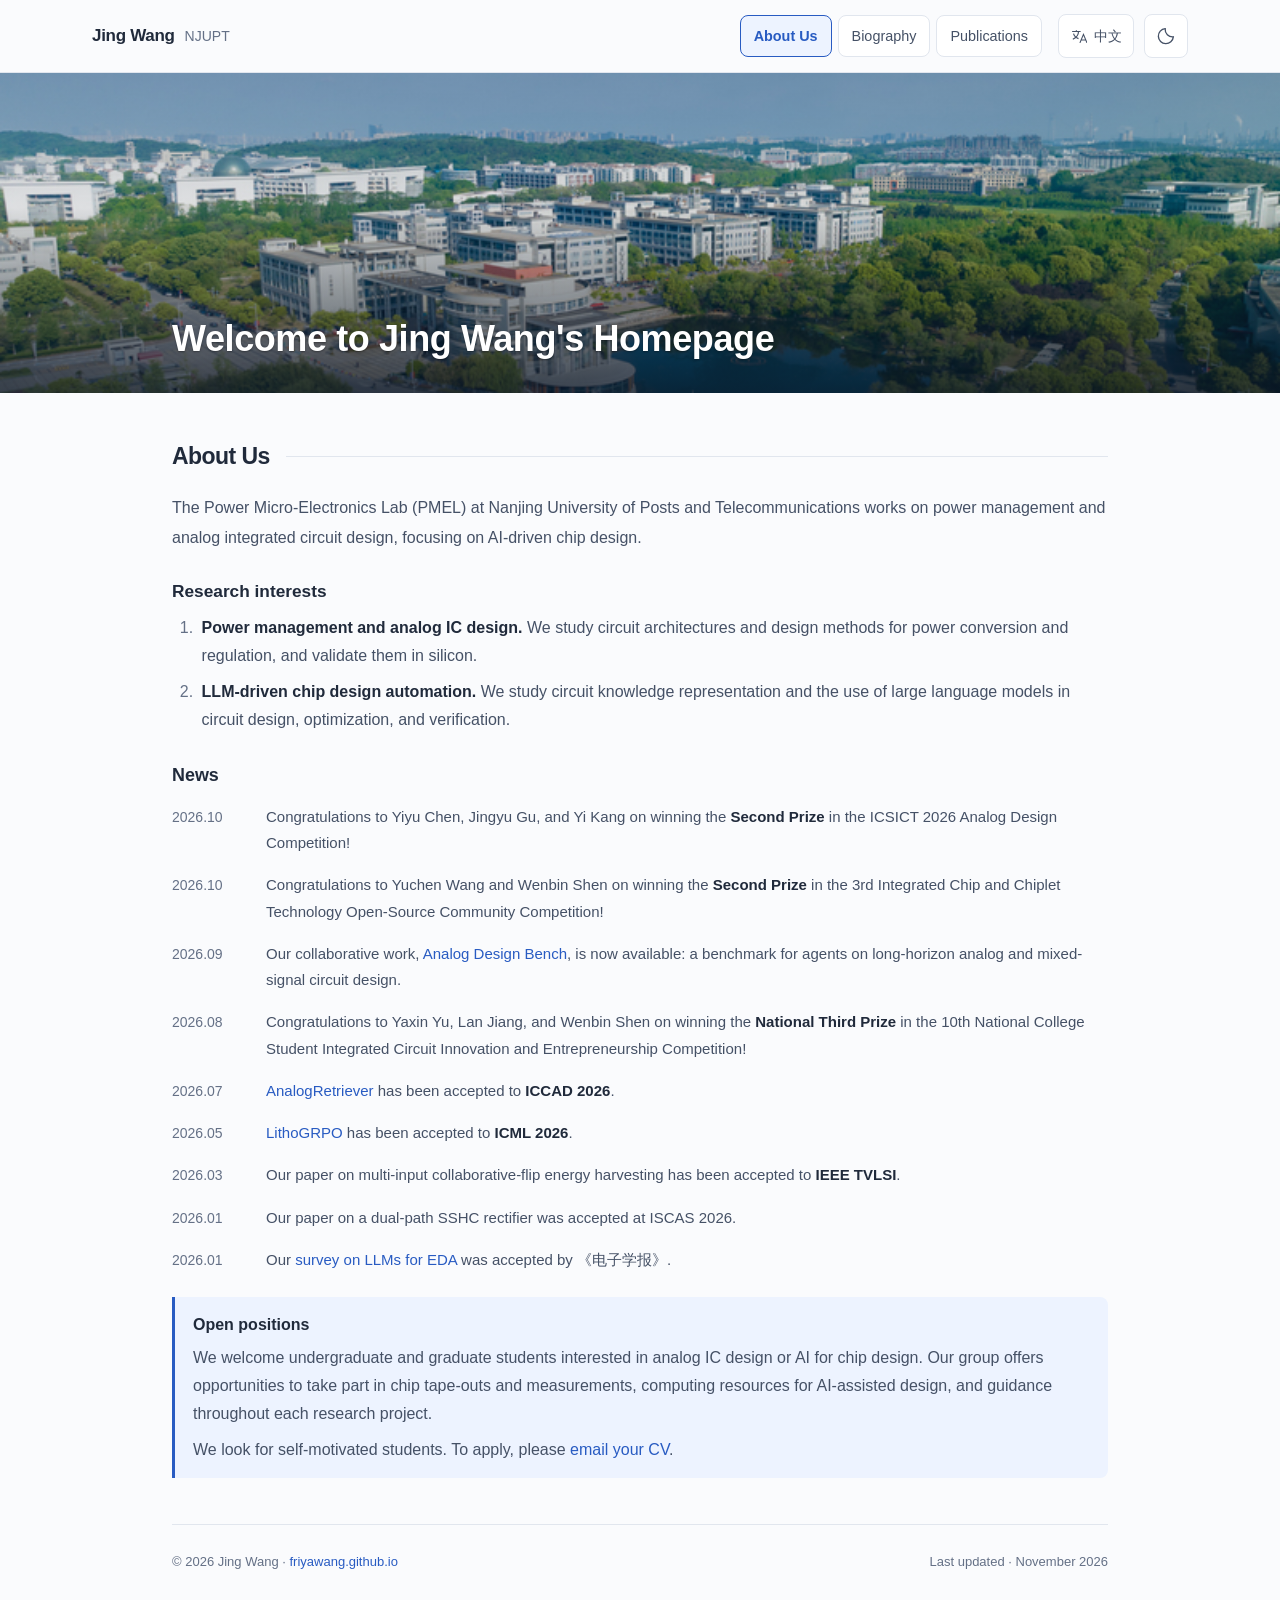
==== commit 4907adcc: "Remove campus caption from banner Co-authored-by: Cursor <cursoragent@cursor.com>" ====
--- a/index.html
+++ b/index.html
@@ -78,8 +78,6 @@
     .campus-banner { position:relative; display:flex; align-items:flex-end; height:320px; color:#fff; background:#1c3a5f url("/images/xianlin.jpg") center 42% / cover no-repeat; }
     .campus-banner::after { content:""; position:absolute; inset:0; background:linear-gradient(to top, rgba(10,22,38,.78), rgba(10,22,38,.12) 58%, rgba(10,22,38,.28)); }
     .banner-inner { position:relative; z-index:1; width:100%; max-width:1000px; margin:0 auto; padding:0 32px 32px; }
-    .banner-kicker { margin:0 0 6px; font-size:14px; letter-spacing:.08em; text-transform:uppercase; color:rgba(255,255,255,.86); }
-    [data-lang="zh"] .banner-kicker { letter-spacing:.18em; text-transform:none; }
     .banner-title { margin:0; color:#fff; font-size:36px; line-height:1.25; font-weight:650; letter-spacing:-.4px; text-shadow:0 1px 2px rgba(0,0,0,.35); }
     .layout { max-width:1160px; margin:0 auto; padding:48px 32px 0; display:grid; grid-template-columns:238px minmax(0,1fr); gap:72px; align-items:start; }
     .layout.layout-single { max-width:1000px; grid-template-columns:minmax(0,1fr); }
@@ -233,7 +231,6 @@
   </div></header>
   <div class="campus-banner">
     <div class="banner-inner">
-      <p class="banner-kicker"><span class="lang-en" lang="en">Xianlin Campus · NJUPT</span><span class="lang-zh" lang="zh-CN">南京邮电大学 · 仙林校区</span></p>
       <h1 class="banner-title" lang="en">Welcome to Jing Wang's Homepage</h1>
     </div>
   </div>
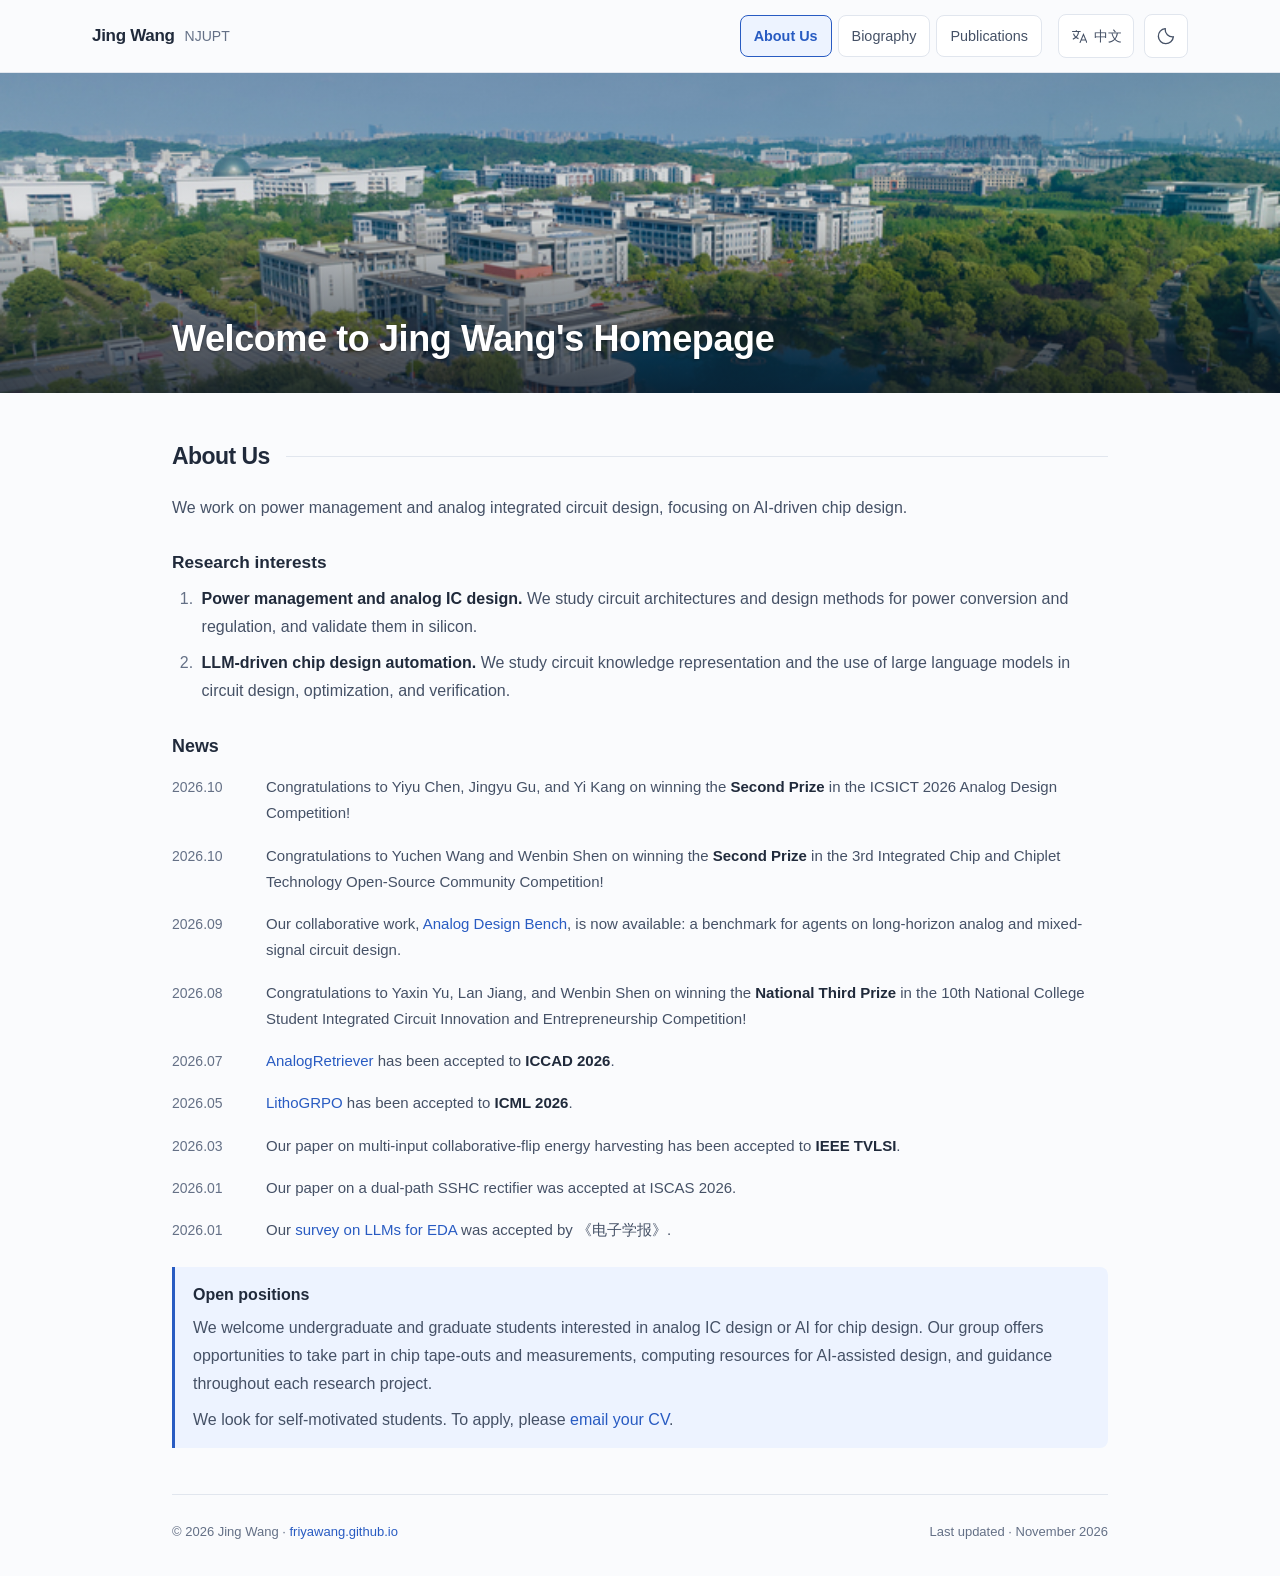
==== commit eee4ca92: "Rewrite about intro in first person Co-authored-by: Cursor <cursoragent@cursor.com>" ====
--- a/index.html
+++ b/index.html
@@ -238,7 +238,7 @@
     <main id="main">
       <section id="about" aria-labelledby="about-title">
         <h2 class="section-title" id="about-title"><span class="lang-en" lang="en">About Us</span><span class="lang-zh" lang="zh-CN">关于我们</span></h2>
-        <p class="intro"><span class="lang-en" lang="en">The Power Micro-Electronics Lab (PMEL) at Nanjing University of Posts and Telecommunications works on power management and analog integrated circuit design, focusing on AI-driven chip design.</span><span class="lang-zh" lang="zh-CN">南京邮电大学功率微电子实验室（PMEL），致力于电源管理及模拟集成电路设计的前沿研究，聚焦于AI驱动的智能化芯片设计技术。</span></p>
+        <p class="intro"><span class="lang-en" lang="en">We work on power management and analog integrated circuit design, focusing on AI-driven chip design.</span><span class="lang-zh" lang="zh-CN">我们致力于电源管理及模拟集成电路设计的前沿研究，聚焦于AI驱动的智能化芯片设计技术。</span></p>
         <h3 class="research-heading" id="research"><span class="lang-en" lang="en">Research interests</span><span class="lang-zh" lang="zh-CN">研究方向</span></h3>
         <ol class="research-list" aria-labelledby="research">
           <li><span class="lang-en" lang="en"><strong>Power management and analog IC design.</strong> We study circuit architectures and design methods for power conversion and regulation, and validate them in silicon.</span><span class="lang-zh" lang="zh-CN"><strong>电源管理与模拟芯片设计。</strong>研究电源转换与稳压电路的架构和设计方法，通过流片与测试验证芯片性能。</span></li>
